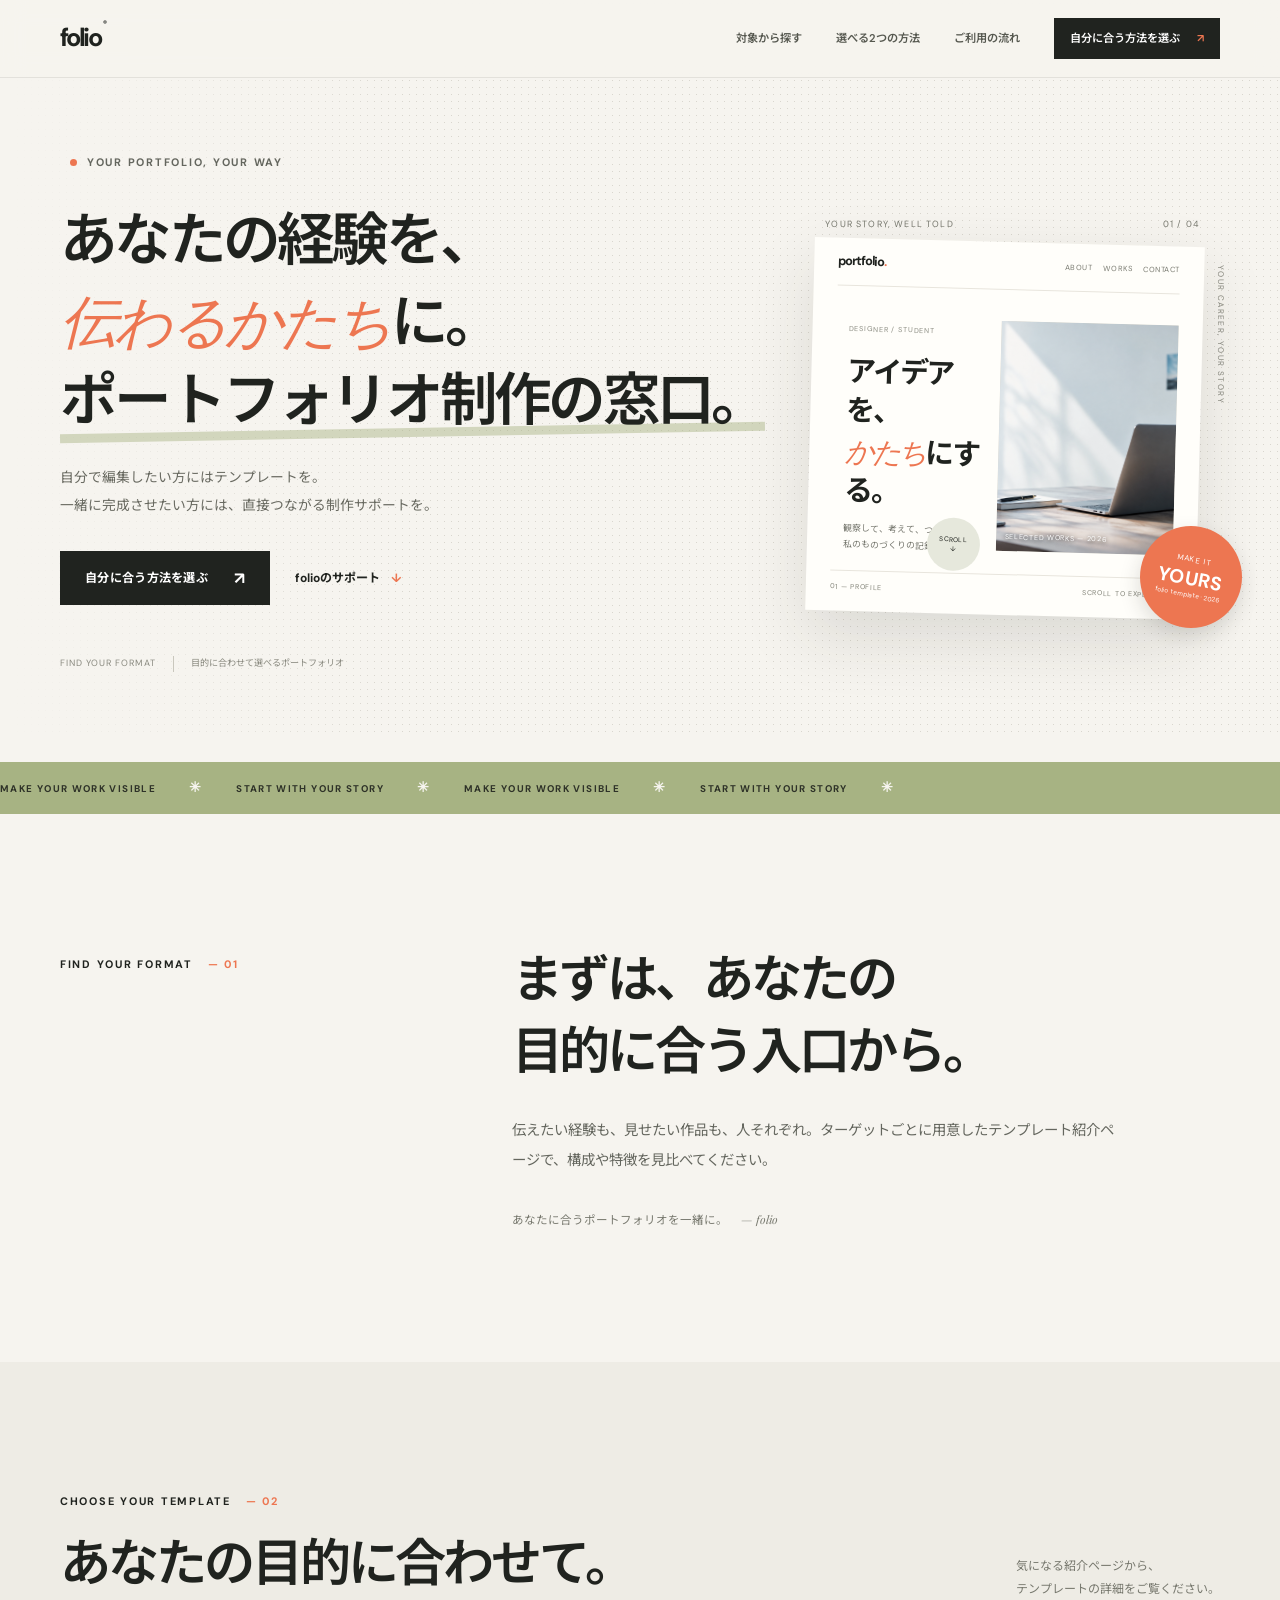
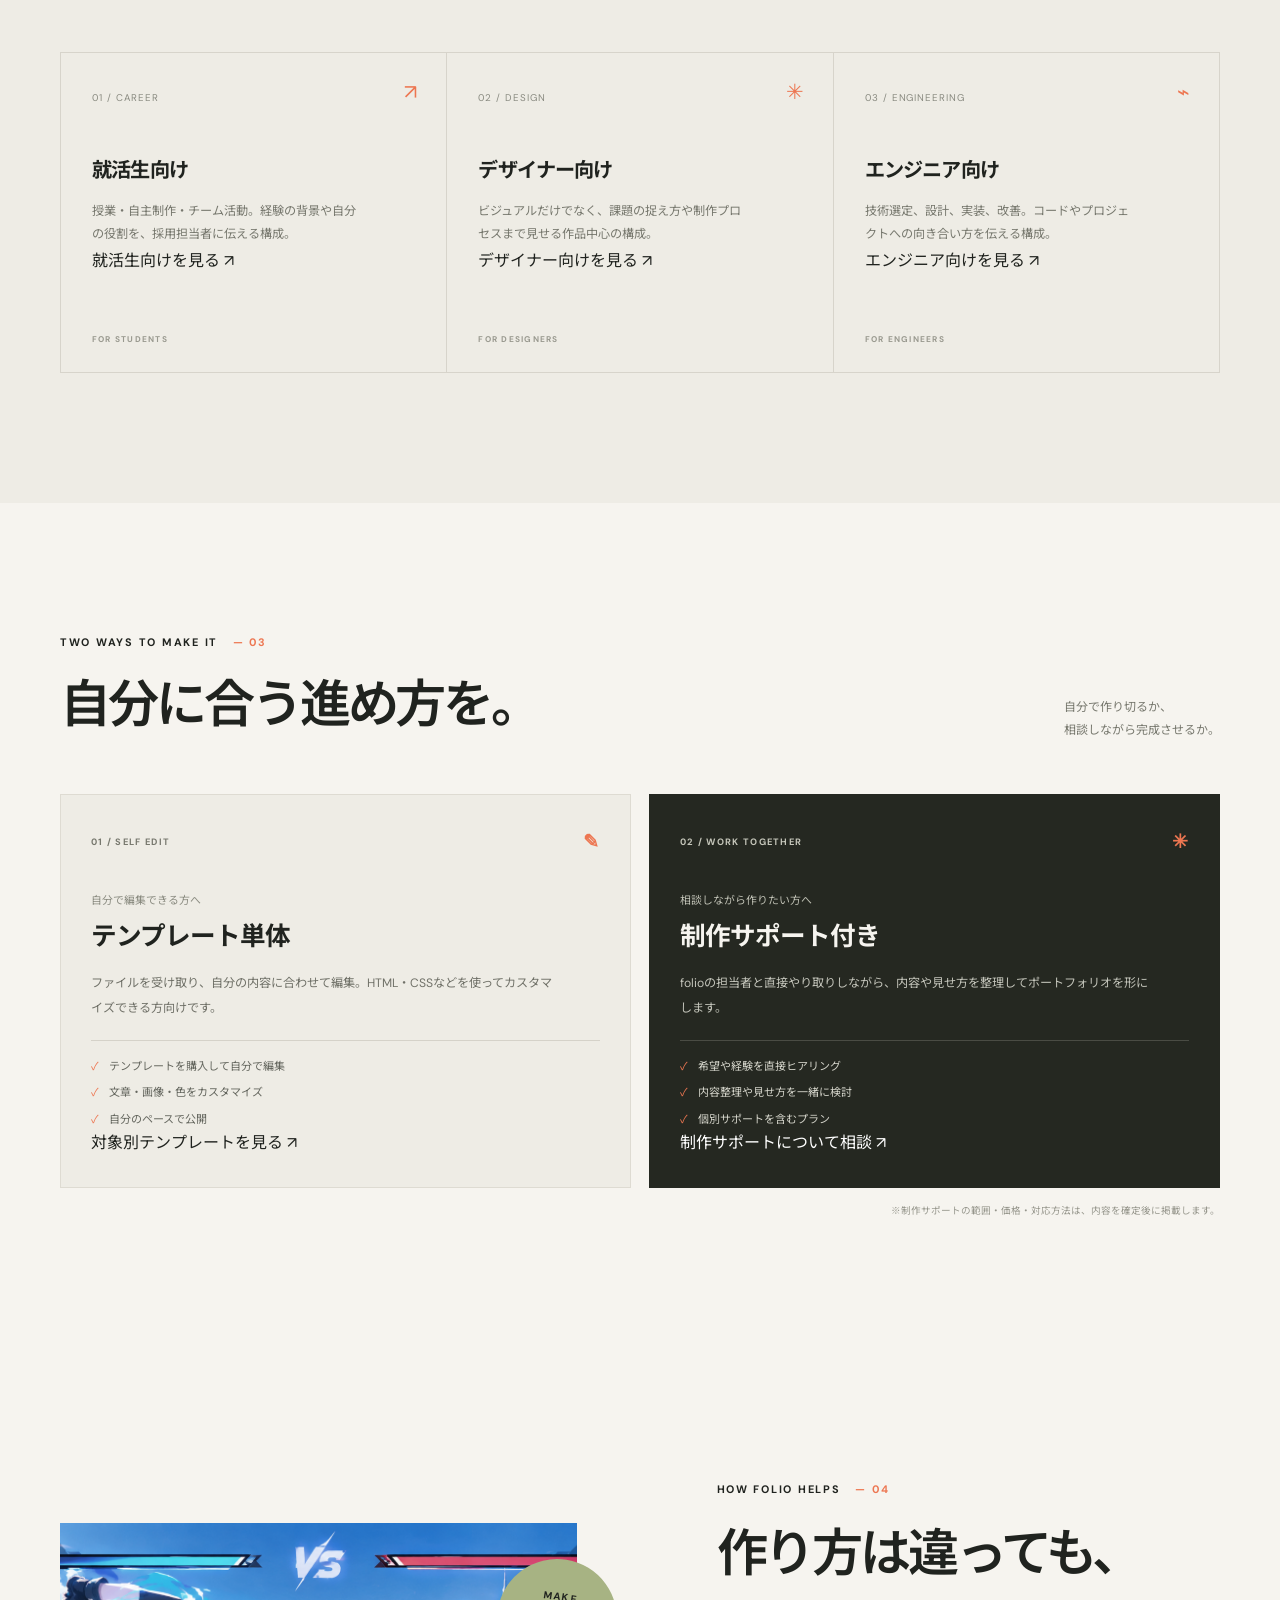
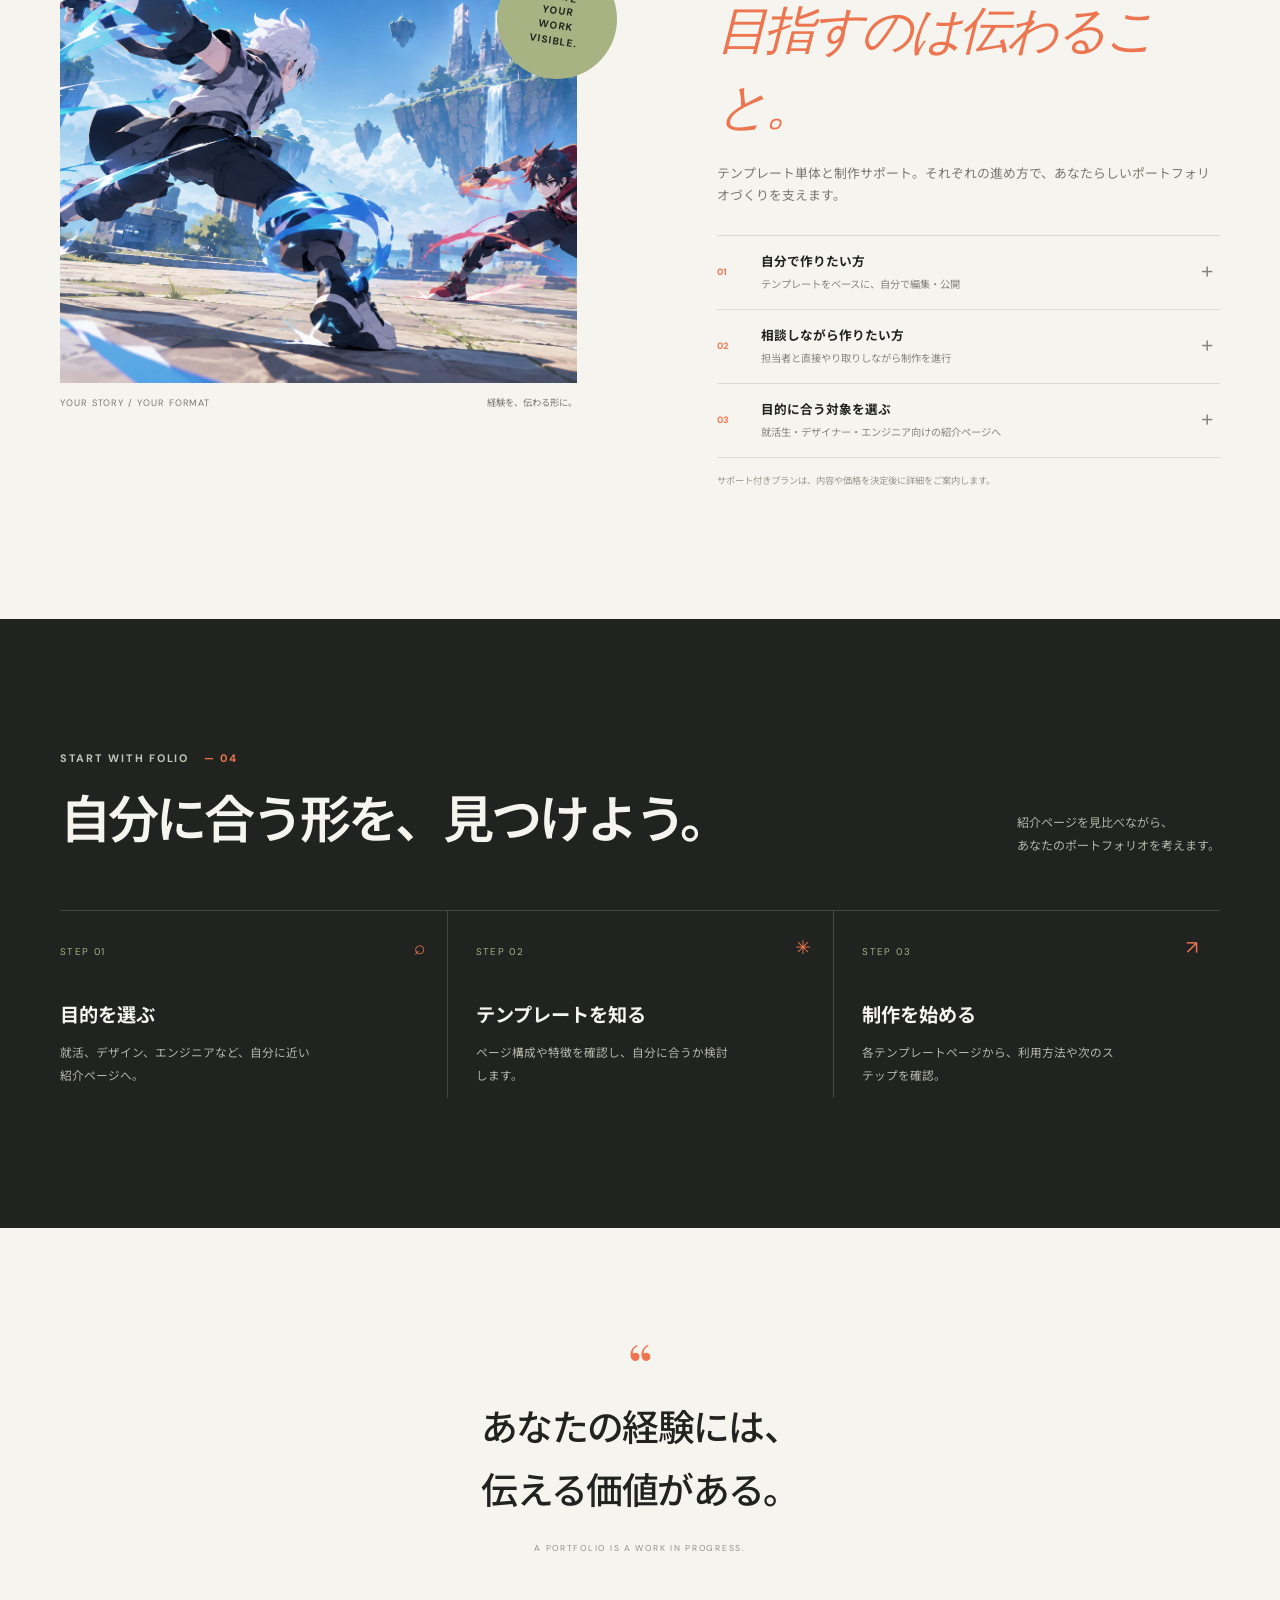
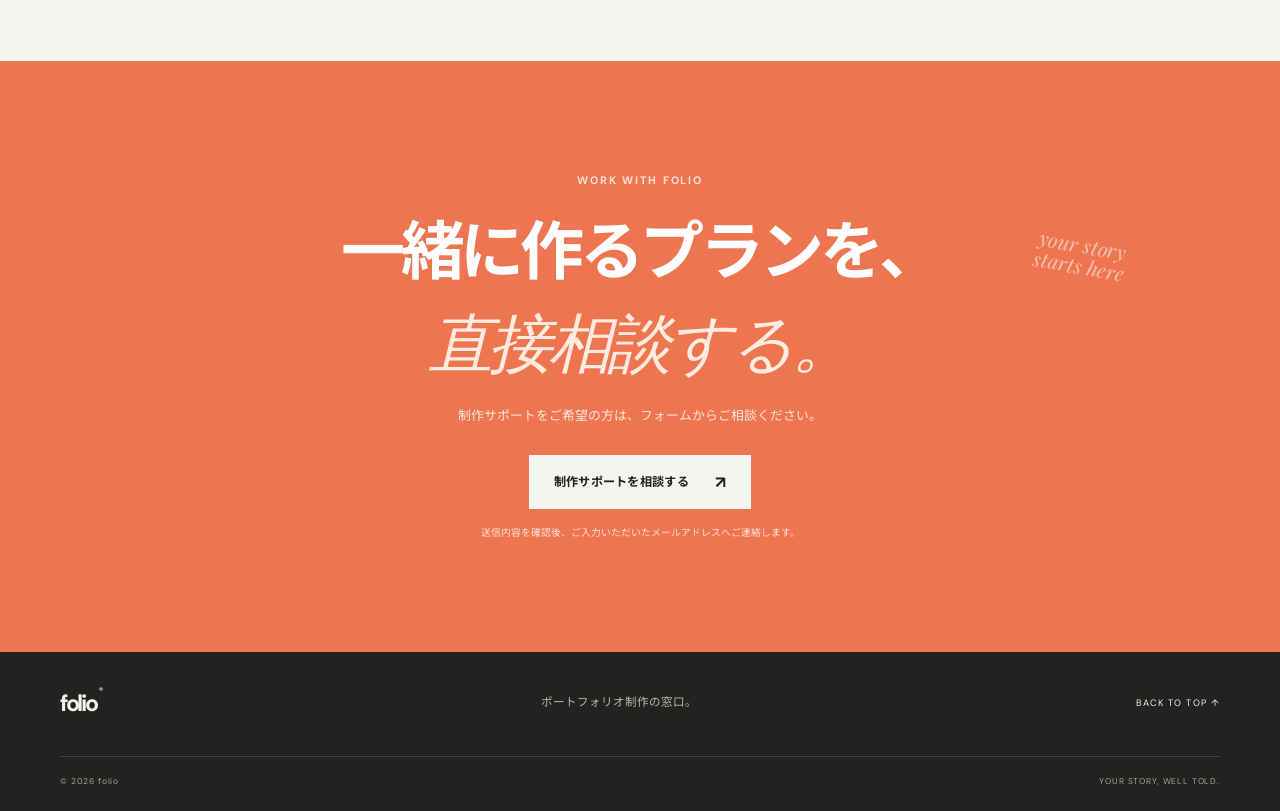
==== index.html @ 89ee76ac "first commit" ====
<!DOCTYPE html>
<html lang="ja">
<head>
    <meta charset="UTF-8">
    <meta name="viewport" content="width=device-width, initial-scale=1.0">
    <meta name="description" content="作品も、考えた過程も、あなたらしく伝わる。就活生のためのポートフォリオテンプレート「folio」。">
    <meta name="theme-color" content="#f6f4ef">
    <meta property="og:title" content="folio — 就活ポートフォリオテンプレート">
    <meta property="og:description" content="作品も、考えた過程も、あなたらしく伝わる。">
    <meta property="og:type" content="website">
    <title>folio — 就活ポートフォリオテンプレート</title>
    <link rel="preconnect" href="https://fonts.googleapis.com">
    <link rel="preconnect" href="https://fonts.gstatic.com" crossorigin>
    <link href="https://fonts.googleapis.com/css2?family=DM+Sans:wght@400;500;600;700&family=Noto+Sans+JP:wght@400;500;600;700&family=Playfair+Display:wght@500;600&display=swap" rel="stylesheet">
    <link rel="stylesheet" href="css/style.css">
    <link rel="stylesheet" href="css/plans.css">
</head>
<body>
    <header class="header" id="header">
        <div class="container header__inner">
            <a class="logo" href="#top" aria-label="folio ホーム">folio<span>®</span></a>
            <button class="menu-button" type="button" aria-label="メニューを開く" aria-expanded="false" aria-controls="global-navigation"><span></span><span></span></button>
            <nav class="navigation" id="global-navigation" aria-label="メインナビゲーション">
                <a href="#for-you">対象から探す</a><a href="#plans">選べる2つの方法</a><a href="#steps">ご利用の流れ</a>
                <a class="nav-cta" href="#plans">自分に合う方法を選ぶ <span>↗</span></a>
            </nav>
        </div>
    </header>

    <main id="top">
        <section class="hero">
            <div class="hero__grain" aria-hidden="true"></div>
            <div class="container hero__inner">
                <div class="hero__copy reveal">
                    <p class="eyebrow"><span class="eyebrow__dot"></span> YOUR PORTFOLIO, YOUR WAY</p>
                    <h1>あなたの経験を、<br><span class="serif">伝わるかたち</span>に。<br><span class="hero__underlined">ポートフォリオ制作の窓口。</span></h1>
                    <p class="hero__lead">自分で編集したい方にはテンプレートを。<br class="desktop-only">一緒に完成させたい方には、直接つながる制作サポートを。</p>
                    <div class="hero__actions"><a href="#plans" class="button button--dark">自分に合う方法を選ぶ <span>↗</span></a><a href="#service" class="text-link">folioのサポート <span>↓</span></a></div>
                    <div class="hero__note"><span>FIND YOUR FORMAT</span><span>目的に合わせて選べるポートフォリオ</span></div>
                </div>
                <div class="hero__visual reveal">
                    <div class="hero__visual-label">YOUR STORY, WELL TOLD <span>01 / 04</span></div>
                    <div class="mockup">
                        <div class="mockup__top"><span class="mockup__brand">portfolio<span>.</span></span><span>ABOUT　 WORKS　 CONTACT</span><span class="mockup__menu">☰</span></div>
                        <div class="mockup__body">
                            <div class="mockup__intro"><span class="mockup__small">DESIGNER / STUDENT</span><h2>アイデアを、<br><i>かたち</i>にする。</h2><p>観察して、考えて、つくる。<br>私のものづくりの記録。</p><span class="mockup__circle">SCROLL<br>↓</span></div>
                            <div class="mockup__photo"><img src="images/hero.png" alt="ポートフォリオテンプレートのビジュアル" loading="eager"><span>SELECTED WORKS — 2026</span></div>
                        </div>
                        <div class="mockup__bottom"><span>01 — PROFILE</span><span>SCROLL TO EXPLORE ↓</span></div>
                    </div>
                    <div class="hero__stamp"><span>MAKE IT</span><strong>YOURS</strong><span>folio template · 2026</span></div>
                    <div class="hero__vertical">YOUR CAREER, YOUR STORY</div>
                </div>
            </div>
            <div class="hero__ticker" aria-hidden="true"><div>MAKE YOUR WORK VISIBLE <span>✳</span> START WITH YOUR STORY <span>✳</span> MAKE YOUR WORK VISIBLE <span>✳</span> START WITH YOUR STORY <span>✳</span></div></div>
        </section>

        <section class="intro section" id="for-you">
            <div class="container intro__grid">
                <p class="eyebrow reveal">FIND YOUR FORMAT <span>— 01</span></p>
                <div class="intro__content reveal"><h2>まずは、あなたの<br>目的に合う入口から。</h2><p>伝えたい経験も、見せたい作品も、人それぞれ。ターゲットごとに用意したテンプレート紹介ページで、構成や特徴を見比べてください。</p><div class="intro__signature">あなたに合うポートフォリオを一緒に。 <span>— folio</span></div></div>
            </div>
        </section>

        <section class="features section section--paper">
            <div class="container">
                <div class="section-head reveal"><div><p class="eyebrow">CHOOSE YOUR TEMPLATE <span>— 02</span></p><h2>あなたの目的に合わせて。</h2></div><p>気になる紹介ページから、<br>テンプレートの詳細をご覧ください。</p></div>
                <div class="feature-grid audience-grid">
                    <article class="feature-card reveal"><span class="feature-card__number">01 / CAREER</span><div class="feature-card__icon">↗</div><h3>就活生向け</h3><p>授業・自主制作・チーム活動。経験の背景や自分の役割を、採用担当者に伝える構成。</p><a href="templates/student.html" class="audience-link">就活生向けを見る <span>↗</span></a><span class="feature-card__foot">FOR STUDENTS</span></article>
                    <article class="feature-card reveal"><span class="feature-card__number">02 / DESIGN</span><div class="feature-card__icon">✳</div><h3>デザイナー向け</h3><p>ビジュアルだけでなく、課題の捉え方や制作プロセスまで見せる作品中心の構成。</p><a href="templates/designer.html" class="audience-link">デザイナー向けを見る <span>↗</span></a><span class="feature-card__foot">FOR DESIGNERS</span></article>
                    <article class="feature-card reveal"><span class="feature-card__number">03 / ENGINEERING</span><div class="feature-card__icon">⌁</div><h3>エンジニア向け</h3><p>技術選定、設計、実装、改善。コードやプロジェクトへの向き合い方を伝える構成。</p><a href="templates/engineer.html" class="audience-link">エンジニア向けを見る <span>↗</span></a><span class="feature-card__foot">FOR ENGINEERS</span></article>
                </div>
            </div>
        </section>

        <section class="plans section" id="plans">
            <div class="container">
                <div class="section-head reveal"><div><p class="eyebrow">TWO WAYS TO MAKE IT <span>— 03</span></p><h2>自分に合う進め方を。</h2></div><p>自分で作り切るか、<br>相談しながら完成させるか。</p></div>
                <div class="plans__grid">
                    <article class="plan-card reveal"><div class="plan-card__top"><span>01 / SELF EDIT</span><span class="plan-card__icon">✎</span></div><p class="plan-card__audience">自分で編集できる方へ</p><h3>テンプレート単体</h3><p>ファイルを受け取り、自分の内容に合わせて編集。HTML・CSSなどを使ってカスタマイズできる方向けです。</p><ul><li>テンプレートを購入して自分で編集</li><li>文章・画像・色をカスタマイズ</li><li>自分のペースで公開</li></ul><a class="audience-link" href="#for-you">対象別テンプレートを見る <span>↗</span></a></article>
                    <article class="plan-card plan-card--accent reveal"><div class="plan-card__top"><span>02 / WORK TOGETHER</span><span class="plan-card__icon">✳</span></div><p class="plan-card__audience">相談しながら作りたい方へ</p><h3>制作サポート付き</h3><p>folioの担当者と直接やり取りしながら、内容や見せ方を整理してポートフォリオを形にします。</p><ul><li>希望や経験を直接ヒアリング</li><li>内容整理や見せ方を一緒に検討</li><li>個別サポートを含むプラン</li></ul><a class="audience-link" href="#contact">制作サポートについて相談 <span>↗</span></a></article>
                </div>
                <p class="plans__note">※制作サポートの範囲・価格・対応方法は、内容を確定後に掲載します。</p>
            </div>
        </section>

        <section class="showcase section" id="service">
            <div class="container showcase__grid">
                <div class="showcase__visual reveal"><div class="showcase__image"><img src="images/work01.png" alt="ポートフォリオ制作イメージ" loading="lazy"></div><div class="showcase__caption"><span>YOUR STORY / YOUR FORMAT</span><span>経験を、伝わる形に。</span></div><span class="showcase__orb">MAKE<br>YOUR<br>WORK<br>VISIBLE.</span></div>
                <div class="showcase__copy reveal"><p class="eyebrow">HOW FOLIO HELPS <span>— 04</span></p><h2>作り方は違っても、<br><span class="serif">目指すのは伝わること。</span></h2><p class="showcase__lead">テンプレート単体と制作サポート。それぞれの進め方で、あなたらしいポートフォリオづくりを支えます。</p>
                    <ul class="contents-list"><li><span>01</span><div><strong>自分で作りたい方</strong><small>テンプレートをベースに、自分で編集・公開</small></div><span>＋</span></li><li><span>02</span><div><strong>相談しながら作りたい方</strong><small>担当者と直接やり取りしながら制作を進行</small></div><span>＋</span></li><li><span>03</span><div><strong>目的に合う対象を選ぶ</strong><small>就活生・デザイナー・エンジニア向けの紹介ページへ</small></div><span>＋</span></li></ul>
                    <p class="showcase__fine">サポート付きプランは、内容や価格を決定後に詳細をご案内します。</p>
                </div>
            </div>
        </section>

        <section class="steps section section--ink" id="steps">
            <div class="container"><div class="section-head section-head--light reveal"><div><p class="eyebrow">START WITH FOLIO <span>— 04</span></p><h2>自分に合う形を、<br class="mobile-only">見つけよう。</h2></div><p>紹介ページを見比べながら、<br>あなたのポートフォリオを考えます。</p></div>
                <div class="steps__grid"><article class="step reveal"><span>STEP 01</span><div class="step__symbol">⌕</div><h3>目的を選ぶ</h3><p>就活、デザイン、エンジニアなど、自分に近い紹介ページへ。</p></article><article class="step reveal"><span>STEP 02</span><div class="step__symbol">✳</div><h3>テンプレートを知る</h3><p>ページ構成や特徴を確認し、自分に合うか検討します。</p></article><article class="step reveal"><span>STEP 03</span><div class="step__symbol">↗</div><h3>制作を始める</h3><p>各テンプレートページから、利用方法や次のステップを確認。</p></article></div>
            </div>
        </section>

        <section class="quote section"><div class="container quote__inner reveal"><span class="quote__mark">“</span><p>あなたの経験には、<br>伝える価値がある。</p><span class="quote__by">A PORTFOLIO IS A WORK IN PROGRESS.</span></div></section>

        <section class="buy section" id="contact"><div class="container buy__inner reveal"><p class="eyebrow">WORK WITH FOLIO</p><h2>一緒に作るプランを、<br><span class="serif">直接相談する。</span></h2><p>制作サポートをご希望の方は、フォームからご相談ください。</p><a class="button button--cream" href="https://docs.google.com/forms/d/e/1FAIpQLScyyqGuEkWzi58jq9KVRhfOwHQXMqqbwf9MfNxQiBPfGqvGWQ/viewform?usp=publish-editor" target="_blank" rel="noopener noreferrer">制作サポートを相談する <span>↗</span></a><small>送信内容を確認後、ご入力いただいたメールアドレスへご連絡します。</small><div class="buy__scribble" aria-hidden="true">your story<br>starts here</div></div></section>
    </main>

    <footer class="footer"><div class="container footer__top"><a class="logo" href="#top">folio<span>®</span></a><p>ポートフォリオ制作の窓口。</p><a href="#top" class="back-top">BACK TO TOP ↑</a></div><div class="container footer__bottom"><span>© 2026 folio</span><span>YOUR STORY, WELL TOLD.</span></div></footer>
    <script src="js/main.js" defer></script>
</body>
</html>
---- css/style.css ----
:root{--paper:#f6f4ef;--white:#fffefa;--ink:#20231f;--muted:#77786e;--line:#dedbd2;--orange:#ed7651;--green:#a7b383;--serif:"Playfair Display",Georgia,serif;--sans:"DM Sans","Noto Sans JP",sans-serif;--container:1160px;--header:78px;--ease:.3s ease}
*{box-sizing:border-box;margin:0;padding:0}html{scroll-behavior:smooth;scroll-padding-top:90px}body{font-family:var(--sans);color:var(--ink);background:var(--paper);line-height:1.75;overflow-x:hidden}body.menu-open{overflow:hidden}img{display:block;width:100%;height:auto}a{color:inherit;text-decoration:none}button{font:inherit;color:inherit}ul{list-style:none}.container{width:min(calc(100% - 80px),var(--container));margin-inline:auto}.section{padding:130px 0}.section--paper{background:#eeece5}.section--ink{color:var(--paper);background:var(--ink)}.mobile-only{display:none}.eyebrow{font-size:.68rem;font-weight:700;letter-spacing:.16em}.eyebrow span{color:var(--orange);margin-left:10px}.serif{font-family:var(--serif);font-weight:500;font-style:italic}.button{min-height:54px;padding:0 25px;display:inline-flex;gap:26px;align-items:center;justify-content:space-between;font-size:.76rem;font-weight:700;letter-spacing:.025em;transition:transform var(--ease),background var(--ease)}.button:hover{transform:translateY(-3px)}.button span{font-size:1.05rem}.button--dark{color:white;background:var(--ink)}.button--dark:hover{background:#44473e}.button--cream{color:var(--ink);background:var(--paper)}.button--cream:hover{background:white}.text-link{font-size:.75rem;font-weight:700}.text-link span{margin-left:8px;color:var(--orange)}
.header{height:var(--header);position:fixed;z-index:1000;inset:0 0 auto;background:rgba(246,244,239,.94);backdrop-filter:blur(12px);border-bottom:1px solid rgba(32,35,31,.09);transition:box-shadow var(--ease)}.header.is-scrolled{box-shadow:0 4px 20px #20231f0c}.header__inner{height:100%;display:flex;align-items:center;justify-content:space-between}.logo{font-size:1.6rem;font-weight:700;letter-spacing:-.1em}.logo span{font-size:.5rem;vertical-align:top;letter-spacing:0;margin-left:3px}.navigation{display:flex;align-items:center;gap:34px}.navigation>a{font-size:.7rem;font-weight:600;color:#56584f;transition:color var(--ease)}.navigation>a:hover{color:var(--orange)}.navigation .nav-cta{padding:11px 16px;color:white;background:var(--ink)}.nav-cta span{margin-left:14px;color:var(--orange)}.menu-button{display:none}
.hero{position:relative;padding:calc(var(--header) + 75px) 0 0;overflow:hidden}.hero__grain{position:absolute;inset:0 0 80px;opacity:.28;pointer-events:none;background-image:radial-gradient(#908c7d 0.55px,transparent .55px);background-size:7px 7px;mask-image:linear-gradient(90deg,transparent,black 30%,black)}.hero__inner{position:relative;display:grid;grid-template-columns:.95fr 1.05fr;align-items:center;gap:45px;min-height:560px;padding-bottom:75px}.hero__copy{position:relative;z-index:2;padding-bottom:15px}.hero__copy .eyebrow{display:flex;align-items:center;gap:10px;color:#64665e}.eyebrow__dot{width:7px;height:7px;border-radius:50%;background:var(--orange)}.hero h1{margin-top:30px;font-size:clamp(2.65rem,4.5vw,4.4rem);font-weight:600;letter-spacing:-.065em;line-height:1.35}.hero h1 .serif{color:var(--orange)}.hero__underlined{position:relative;white-space:nowrap}.hero__underlined:after{content:"";position:absolute;left:0;right:0;bottom:1px;height:9px;background:#a7b38377;z-index:-1;transform:rotate(-1deg)}.hero__lead{margin-top:25px;color:#686960;font-size:.86rem;line-height:2}.hero__actions{display:flex;align-items:center;gap:25px;margin-top:32px}.hero__note{display:flex;gap:17px;align-items:center;margin-top:51px;color:#89897f;font-size:.57rem;letter-spacing:.1em}.hero__note span+span{border-left:1px solid #c9c7bd;padding-left:17px;letter-spacing:0}.hero__visual{position:relative;padding:12px 20px 20px 0}.hero__visual-label{display:flex;justify-content:space-between;margin:0 0 10px 15px;color:#77786e;font-size:.56rem;letter-spacing:.13em}.mockup{position:relative;z-index:1;padding:0 24px 18px;background:#fffefa;box-shadow:0 25px 65px #24251c21;transform:rotate(1.5deg)}.mockup__top{height:48px;display:flex;align-items:center;justify-content:space-between;border-bottom:1px solid #e8e5dd;color:#797a70;font-size:.47rem;letter-spacing:.07em}.mockup__brand{font-size:.8rem;font-weight:700;letter-spacing:-.08em;color:var(--ink)}.mockup__brand span{color:var(--orange)}.mockup__menu{display:none}.mockup__body{display:grid;grid-template-columns:.85fr 1fr;align-items:center;gap:14px;padding:26px 0 17px}.mockup__intro{position:relative;padding-left:12px}.mockup__small{font-size:.45rem;letter-spacing:.12em;color:#8d8e84}.mockup__intro h2{margin-top:12px;font-size:1.8rem;line-height:1.35;letter-spacing:-.08em}.mockup__intro h2 i{font-family:var(--serif);font-weight:500;color:var(--orange)}.mockup__intro p{margin-top:10px;font-size:.55rem;line-height:1.9;color:#74756c}.mockup__circle{display:flex;align-items:center;justify-content:center;position:absolute;right:2px;bottom:-15px;width:53px;height:53px;background:#e6e8dc;border-radius:50%;text-align:center;font-size:.42rem;line-height:1.4;letter-spacing:.04em}.mockup__photo{position:relative;height:230px;overflow:hidden;background:#dedbd2}.mockup__photo img{height:100%;object-fit:cover;filter:saturate(.78)}.mockup__photo span{position:absolute;bottom:8px;left:9px;color:white;font-size:.44rem;letter-spacing:.1em;text-shadow:0 1px 5px #000}.mockup__bottom{display:flex;justify-content:space-between;padding-top:10px;border-top:1px solid #e8e5dd;color:#828378;font-size:.44rem;letter-spacing:.1em}.hero__stamp{position:absolute;z-index:2;right:-22px;bottom:8px;width:102px;height:102px;display:flex;flex-direction:column;justify-content:center;align-items:center;border-radius:50%;color:white;background:var(--orange);transform:rotate(11deg);box-shadow:0 8px 20px #20231f25}.hero__stamp span{font-size:.48rem;letter-spacing:.13em}.hero__stamp strong{font-size:1.2rem;line-height:1.2;letter-spacing:.03em}.hero__stamp span:last-child{font-size:.4rem;letter-spacing:0}.hero__vertical{position:absolute;right:-7px;top:14%;writing-mode:vertical-rl;font-size:.51rem;letter-spacing:.17em;color:#89897f}.hero__ticker{position:relative;overflow:hidden;background:var(--green);color:#2e3228;white-space:nowrap}.hero__ticker div{padding:13px 0;min-width:max-content;animation:ticker 35s linear infinite;font-size:.61rem;font-weight:700;letter-spacing:.14em}.hero__ticker span{margin:0 30px;color:#f6f4ef;font-size:.9rem}@keyframes ticker{to{transform:translateX(-50%)}}
.intro__grid{display:grid;grid-template-columns:.7fr 1.3fr;gap:70px}.intro__grid>.eyebrow{padding-top:11px}.intro__content h2,.section-head h2,.showcase__copy h2,.faq__heading h2{font-size:clamp(2rem,4vw,3.5rem);font-weight:600;line-height:1.42;letter-spacing:-.06em}.intro__content>p{max-width:610px;margin-top:26px;color:#64665e;font-size:.9rem;line-height:2.1}.intro__signature{margin-top:35px;color:#77786e;font-size:.72rem}.intro__signature span{margin-left:10px;font-family:var(--serif);font-style:italic}.section-head{display:flex;align-items:end;justify-content:space-between;margin-bottom:52px}.section-head h2{margin-top:17px}.section-head>p{color:#77786e;font-size:.75rem;line-height:1.9}.feature-grid{display:grid;grid-template-columns:repeat(3,1fr);border-top:1px solid #d7d4cb;border-left:1px solid #d7d4cb}.feature-card{position:relative;min-height:320px;padding:29px 31px;border-right:1px solid #d7d4cb;border-bottom:1px solid #d7d4cb;transition:background var(--ease)}.feature-card:hover{background:#f7f5ef}.feature-card__number{color:#898a80;font-size:.61rem;letter-spacing:.1em}.feature-card__icon{position:absolute;top:21px;right:29px;color:var(--orange);font-size:1.3rem}.feature-card h3{margin-top:45px;font-size:1.26rem;line-height:1.55;letter-spacing:-.04em}.feature-card p{max-width:270px;margin-top:13px;color:#77786e;font-size:.76rem;line-height:1.95}.feature-card__foot{position:absolute;bottom:25px;left:31px;font-size:.52rem;font-weight:700;letter-spacing:.15em;color:#99998f}
.showcase__grid{display:grid;grid-template-columns:1.05fr .95fr;align-items:center;gap:100px}.showcase__visual{position:relative;padding:0 40px 35px 0}.showcase__image{height:460px;overflow:hidden;background:#e7e3d9}.showcase__image img{height:100%;object-fit:cover;filter:saturate(.75)}.showcase__caption{display:flex;justify-content:space-between;margin-top:12px;font-size:.58rem;color:#77786e}.showcase__caption span:first-child{letter-spacing:.1em}.showcase__orb{position:absolute;right:0;top:36px;width:120px;height:120px;border-radius:50%;display:flex;align-items:center;justify-content:center;text-align:center;background:var(--green);font-size:.63rem;font-weight:700;line-height:1.45;letter-spacing:.12em;transform:rotate(9deg)}.showcase__copy h2{margin-top:19px}.showcase__copy h2 .serif{color:var(--orange)}.showcase__lead{margin-top:19px;color:#77786e;font-size:.8rem}.contents-list{margin-top:27px;border-top:1px solid var(--line)}.contents-list li{display:grid;grid-template-columns:32px 1fr 20px;align-items:center;gap:12px;padding:15px 0;border-bottom:1px solid var(--line)}.contents-list li>span{font-size:.58rem;color:var(--orange);font-weight:700}.contents-list li>span:last-child{font-size:.9rem;color:#828378}.contents-list strong{display:block;font-size:.79rem}.contents-list small{display:block;margin-top:3px;color:#85867c;font-size:.64rem}.showcase__fine{margin-top:15px;color:#99998f;font-size:.58rem}
.section-head--light>p{color:#b3b3a9}.section-head--light .eyebrow{color:#c4c4b9}.steps__grid{display:grid;grid-template-columns:repeat(3,1fr);border-top:1px solid #45483f}.step{position:relative;padding:25px 24px 10px 0}.step+.step{padding-left:28px;border-left:1px solid #45483f}.step>span{font-size:.61rem;letter-spacing:.14em;color:#a7b383}.step__symbol{position:absolute;right:22px;top:20px;color:#ed7651;font-size:1.2rem}.step h3{margin-top:37px;font-size:1.2rem;line-height:1.6}.step p{max-width:260px;margin-top:11px;color:#b5b5ac;font-size:.73rem;line-height:1.95}.quote{padding:105px 0;text-align:center}.quote__inner{position:relative}.quote__mark{display:block;color:var(--orange);font-family:var(--serif);font-size:4rem;line-height:1}.quote__inner p{font-size:clamp(1.35rem,3vw,2.3rem);font-weight:500;line-height:1.7;letter-spacing:-.045em}.quote__by{display:block;margin-top:19px;font-size:.54rem;letter-spacing:.2em;color:#929287}
.faq__grid{display:grid;grid-template-columns:.7fr 1.3fr;gap:80px}.faq__heading h2{margin-top:17px;font-size:2.2rem}.faq__heading>p:last-child{margin-top:14px;color:#77786e;font-size:.76rem}.faq__items{border-top:1px solid #d7d4cb}.faq details{border-bottom:1px solid #d7d4cb}.faq summary{display:flex;justify-content:space-between;gap:20px;padding:20px 0;list-style:none;cursor:pointer;font-size:.79rem;font-weight:600}.faq summary::-webkit-details-marker{display:none}.faq summary span{color:var(--orange);font-size:1rem;transition:transform var(--ease)}.faq details[open] summary span{transform:rotate(45deg)}.faq details p{padding:0 30px 20px 0;color:#77786e;font-size:.73rem;line-height:2}
.buy{position:relative;overflow:hidden;padding:110px 0;background:var(--orange);color:white;text-align:center}.buy__inner{position:relative}.buy .eyebrow{color:#ffe0d4}.buy h2{margin-top:20px;font-size:clamp(2.6rem,5vw,4.4rem);line-height:1.35;letter-spacing:-.065em}.buy h2 .serif{color:#ffeadf}.buy__inner>p:not(.eyebrow){margin-top:17px;font-size:.8rem;color:#ffe3d9}.buy .button{margin-top:28px}.buy small{display:block;margin-top:15px;font-size:.61rem;color:#ffe0d4}.buy__scribble{position:absolute;right:8%;top:17%;font-family:var(--serif);font-style:italic;font-size:1.25rem;line-height:1.05;transform:rotate(10deg);opacity:.55}.footer{background:var(--ink);color:var(--paper)}.footer__top{min-height:104px;display:flex;align-items:center;justify-content:space-between}.footer__top .logo{font-size:1.45rem}.footer__top p{color:#b5b5ac;font-size:.72rem}.back-top{font-size:.58rem;letter-spacing:.12em}.footer__bottom{display:flex;justify-content:space-between;padding:18px 0 22px;border-top:1px solid #41433c;color:#a3a49a;font-size:.53rem;letter-spacing:.1em}.reveal{opacity:0;transform:translateY(22px);transition:opacity .7s ease,transform .7s cubic-bezier(.2,.7,.2,1)}.reveal.is-visible{opacity:1;transform:translateY(0)}
@media(max-width:980px){.container{width:min(calc(100% - 56px),var(--container))}.hero__inner{grid-template-columns:1fr 1fr;gap:22px}.hero h1{font-size:clamp(2.35rem,5.2vw,3.6rem)}.mockup{padding-inline:17px}.mockup__photo{height:190px}.mockup__intro h2{font-size:1.5rem}.showcase__grid{gap:50px}.showcase__image{height:390px}.faq__grid{gap:50px}}
@media(max-width:700px){:root{--header:66px}.container{width:calc(100% - 40px)}.section{padding:85px 0}.mobile-only{display:block}.desktop-only{display:none}.header__inner{width:calc(100% - 36px)}.menu-button{position:relative;z-index:1100;width:42px;height:42px;border:0;background:transparent;display:block;cursor:pointer}.menu-button span{position:absolute;left:10px;width:22px;height:1px;background:var(--ink);transition:transform var(--ease)}.menu-button span:first-child{top:16px}.menu-button span:last-child{top:24px}.menu-button.is-active span:first-child{top:20px;transform:rotate(45deg)}.menu-button.is-active span:last-child{top:20px;transform:rotate(-45deg)}.navigation{position:fixed;inset:0;z-index:1050;display:flex;flex-direction:column;align-items:center;justify-content:center;gap:27px;background:var(--paper);opacity:0;visibility:hidden;pointer-events:none;transition:opacity var(--ease),visibility var(--ease)}.navigation.is-open{opacity:1;visibility:visible;pointer-events:auto}.navigation>a{font-size:1.15rem;color:var(--ink)}.navigation .nav-cta{font-size:.8rem;margin-top:8px}.hero{padding-top:calc(var(--header) + 53px)}.hero__inner{display:flex;flex-direction:column;align-items:stretch;gap:36px;min-height:auto;padding-bottom:50px}.hero h1{margin-top:23px;font-size:clamp(2.55rem,10.3vw,3.65rem)}.hero__lead{margin-top:18px;font-size:.77rem}.hero__actions{gap:18px;margin-top:24px}.button{min-height:49px;padding:0 17px;font-size:.68rem;gap:17px}.hero__note{margin-top:28px;font-size:.49rem}.hero__visual{margin:0 6px 0 8px;padding:9px 15px 16px 0}.mockup{padding:0 14px 12px}.mockup__top{height:38px;font-size:.37rem}.mockup__brand{font-size:.7rem}.mockup__body{padding:19px 0 13px;gap:8px}.mockup__intro{padding-left:6px}.mockup__intro h2{font-size:clamp(1.25rem,6vw,1.75rem)}.mockup__small,.mockup__photo span{font-size:.35rem}.mockup__intro p{font-size:.45rem}.mockup__photo{height:clamp(145px,53vw,220px)}.mockup__circle{width:43px;height:43px;right:-5px;bottom:-10px;font-size:.35rem}.mockup__bottom{font-size:.36rem}.hero__stamp{width:78px;height:78px;right:-5px;bottom:0}.hero__stamp strong{font-size:1rem}.hero__stamp span{font-size:.38rem}.hero__stamp span:last-child{font-size:.32rem}.hero__vertical{right:-9px;font-size:.4rem}.hero__visual-label{font-size:.46rem}.hero__ticker div{padding:11px 0;font-size:.53rem}.hero__ticker span{margin:0 16px}.intro__grid{grid-template-columns:1fr;gap:25px}.intro__content h2,.section-head h2,.showcase__copy h2{font-size:2.35rem}.intro__content>p{font-size:.8rem}.intro__signature{font-size:.66rem}.section-head{display:block;margin-bottom:35px}.section-head>p{margin-top:15px}.feature-grid{grid-template-columns:1fr}.feature-card{min-height:245px;padding:24px}.feature-card h3{margin-top:29px;font-size:1.18rem}.feature-card p{font-size:.73rem}.feature-card__foot{left:24px;bottom:20px}.showcase__grid{grid-template-columns:1fr;gap:49px}.showcase__visual{padding:0 25px 25px 0}.showcase__image{height:300px}.showcase__orb{width:95px;height:95px;right:0;font-size:.52rem}.showcase__copy h2{margin-top:13px}.showcase__lead{font-size:.75rem}.contents-list li{padding:13px 0}.contents-list strong{font-size:.75rem}.contents-list small{font-size:.59rem}.showcase__fine{font-size:.55rem}.steps__grid{grid-template-columns:1fr}.step,.step+.step{min-height:190px;padding:23px 0;border-left:0;border-bottom:1px solid #45483f}.step h3{margin-top:23px}.step p{max-width:85%}.step__symbol{right:8px;top:26px}.quote{padding:75px 0}.quote__inner p{font-size:1.35rem}.quote__by{font-size:.46rem}.faq__grid{grid-template-columns:1fr;gap:31px}.faq__heading h2{font-size:2rem}.faq summary{font-size:.74rem;padding:17px 0}.faq details p{font-size:.7rem}.buy{padding:80px 0}.buy h2{font-size:2.5rem}.buy__scribble{right:2%;top:4%;font-size:.9rem;opacity:.35}.footer__top{padding:21px 0;min-height:0;display:grid;grid-template-columns:1fr 1fr;row-gap:14px}.footer__top p{grid-column:1/-1;grid-row:2;font-size:.65rem}.back-top{justify-self:end;font-size:.5rem}.footer__bottom{font-size:.45rem;letter-spacing:.05em}}
@media(prefers-reduced-motion:reduce){html{scroll-behavior:auto}*,*::before,*::after{animation-duration:.01ms!important;animation-iteration-count:1!important;scroll-behavior:auto!important;transition-duration:.01ms!important}.reveal{opacity:1;transform:none}}
---- css/plans.css ----
.plans__grid{display:grid;grid-template-columns:1fr 1fr;gap:18px}.plan-card{padding:30px;background:#eeece5;border:1px solid #dedbd2}.plan-card--accent{color:#f6f4ef;background:#252821;border-color:#252821}.plan-card__top{display:flex;justify-content:space-between;align-items:center;font-size:.58rem;font-weight:700;letter-spacing:.14em;color:#77786e}.plan-card--accent .plan-card__top{color:#c6c7bb}.plan-card__icon{font-size:1.2rem;color:var(--orange)}.plan-card__audience{margin-top:32px;color:#8a8b80;font-size:.68rem}.plan-card--accent .plan-card__audience{color:#c1c2b6}.plan-card h3{margin-top:5px;font-size:1.6rem;letter-spacing:-.04em}.plan-card>p:not(.plan-card__audience){max-width:470px;margin-top:12px;color:#707168;font-size:.76rem;line-height:2}.plan-card--accent>p:not(.plan-card__audience){color:#c3c4ba}.plan-card ul{margin-top:20px;padding-top:16px;border-top:1px solid #d5d2c9}.plan-card--accent ul{border-color:#4a4c44}.plan-card li{position:relative;padding-left:18px;color:#64665e;font-size:.69rem}.plan-card--accent li{color:#d4d4ca}.plan-card li+li{margin-top:7px}.plan-card li:before{content:"✓";position:absolute;left:0;color:var(--orange)}.plan-card .audience-link{margin-top:20px}.plan-card--accent .audience-link{color:white;border-color:#72736a}.plans__note{margin-top:15px;text-align:right;color:#96968c;font-size:.6rem}.contact-pending{display:inline-flex;align-items:center;justify-content:center;min-height:54px;margin-top:28px;padding:0 24px;background:#f6f4ef;color:#20231f;font-weight:700;font-size:.76rem}.buy small{max-width:620px;margin-inline:auto}.template-options{display:grid;grid-template-columns:1fr 1fr;gap:16px;margin-top:28px}.template-option{padding:24px;background:#eeece5;border:1px solid #dedbd2}.template-option--support{color:#f6f4ef;background:#252821;border-color:#252821}.template-option>span{font-size:.56rem;letter-spacing:.14em;color:#ed7651}.template-option h3{margin-top:8px;font-size:1.2rem}.template-option p{margin-top:9px;color:#73746b;font-size:.7rem;line-height:1.9}.template-option--support p{color:#c3c4ba}.template-option a{display:inline-block;margin-top:17px;font-size:.67rem;font-weight:700;border-bottom:1px solid #aaa99f}.template-option--support a{color:#fff;border-color:#777}.template-option-note{margin-top:12px;color:#929288;font-size:.6rem}
@media(max-width:700px){.plans__grid,.template-options{grid-template-columns:1fr;gap:12px}.plan-card{padding:23px}.plan-card__audience{margin-top:24px}.plan-card h3{font-size:1.4rem}.plans__note{text-align:left}.template-option{padding:21px}}
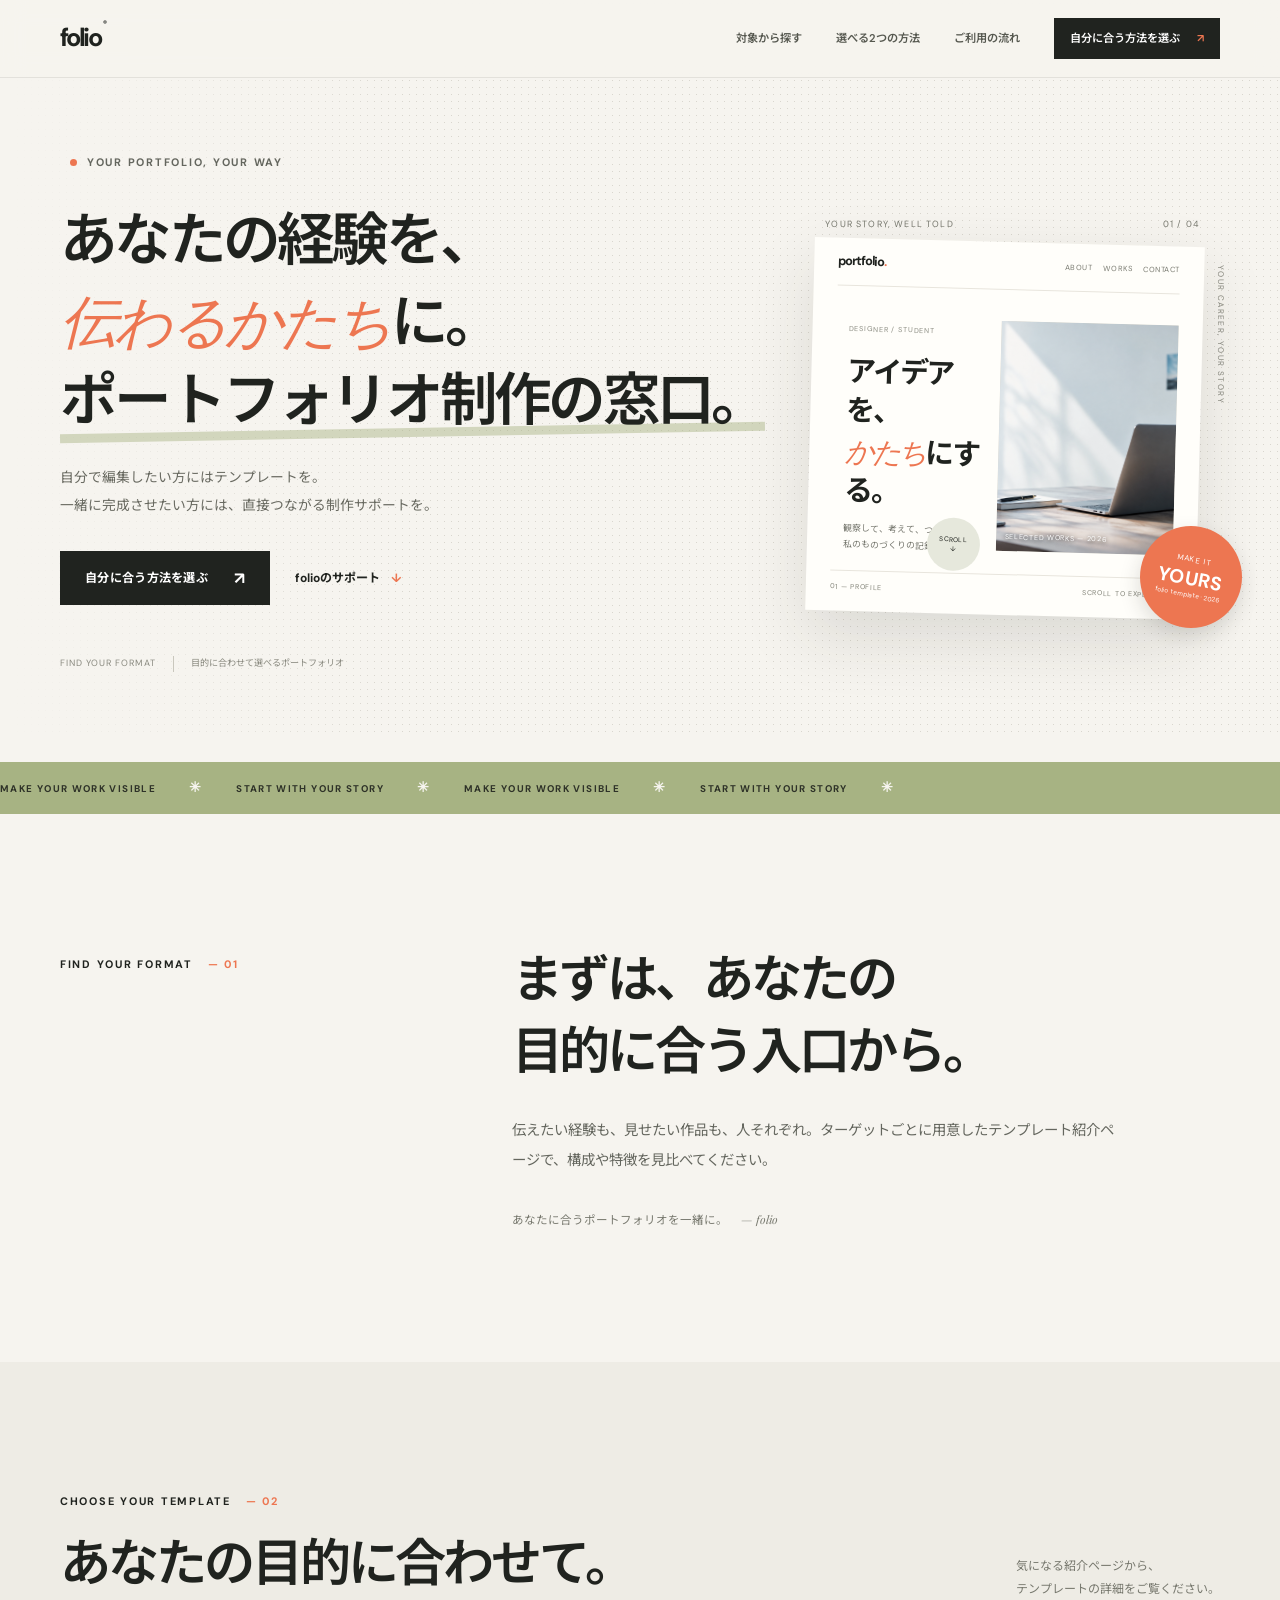
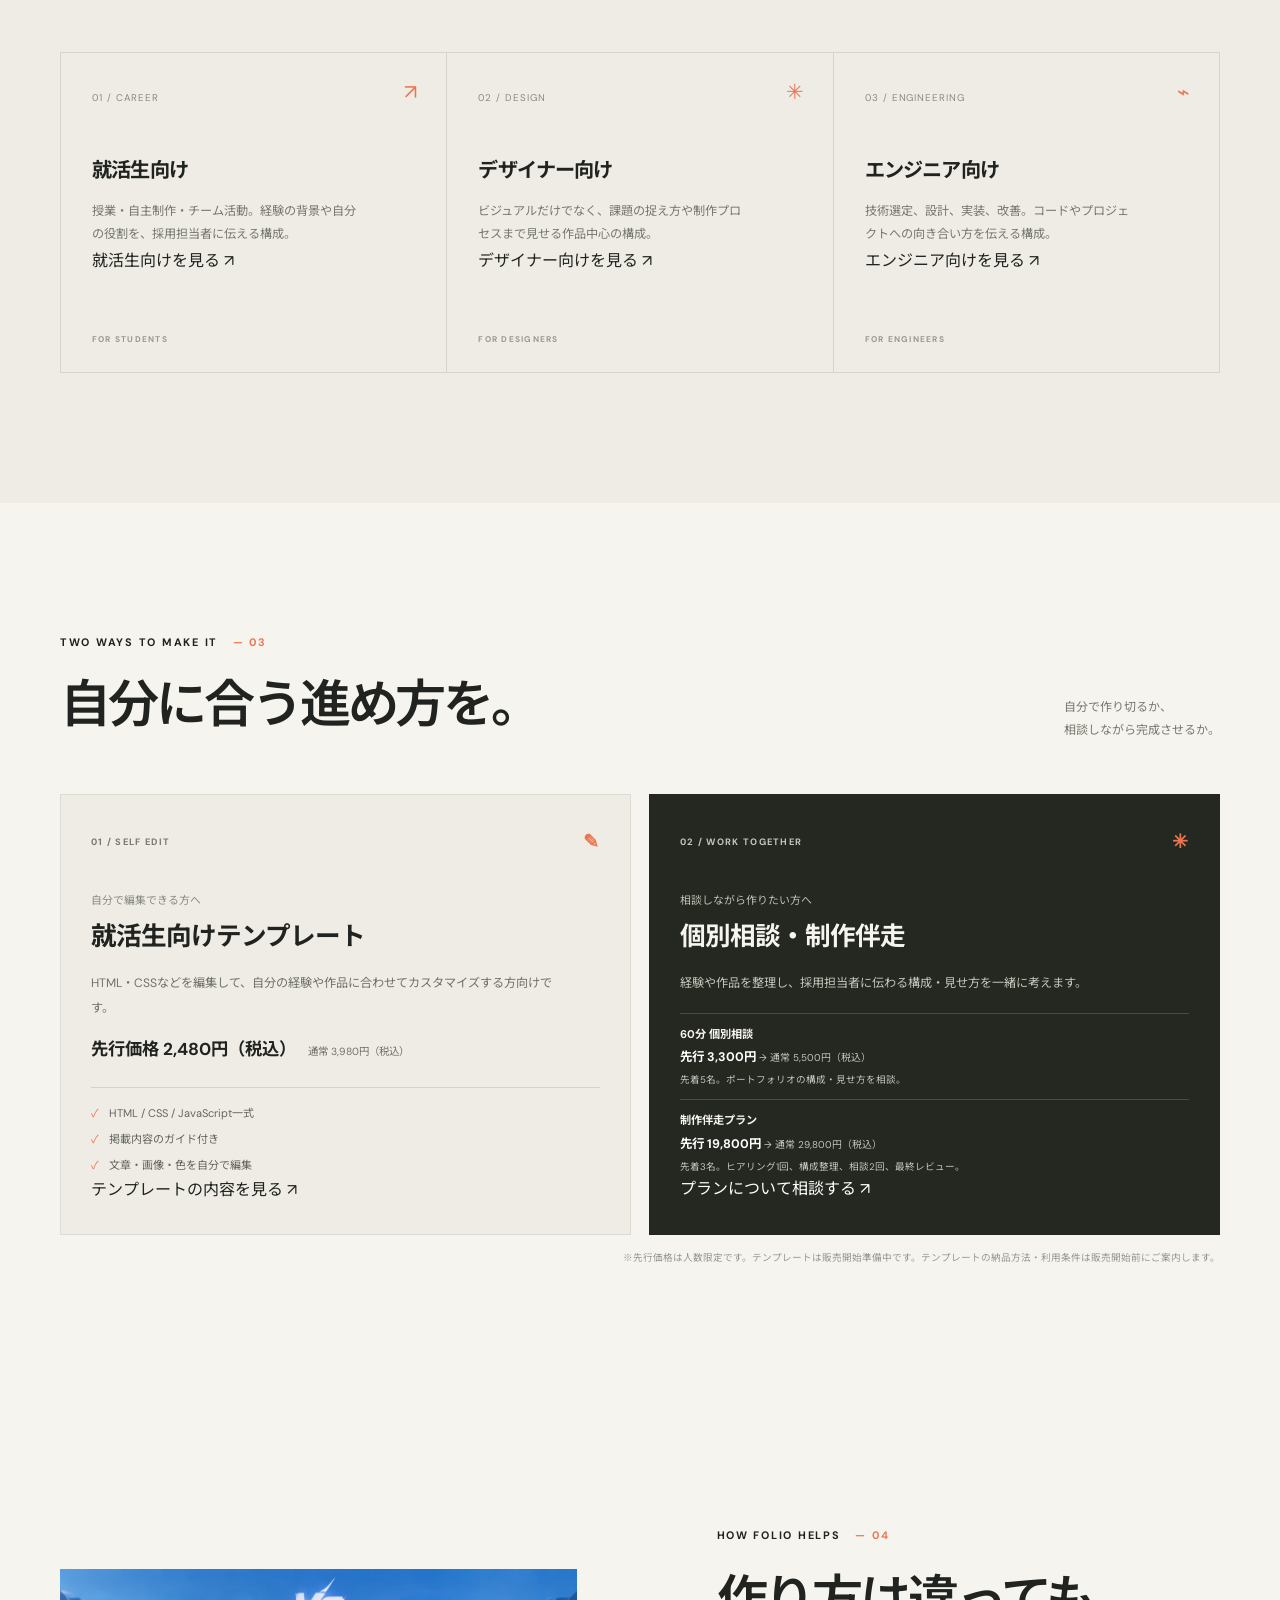
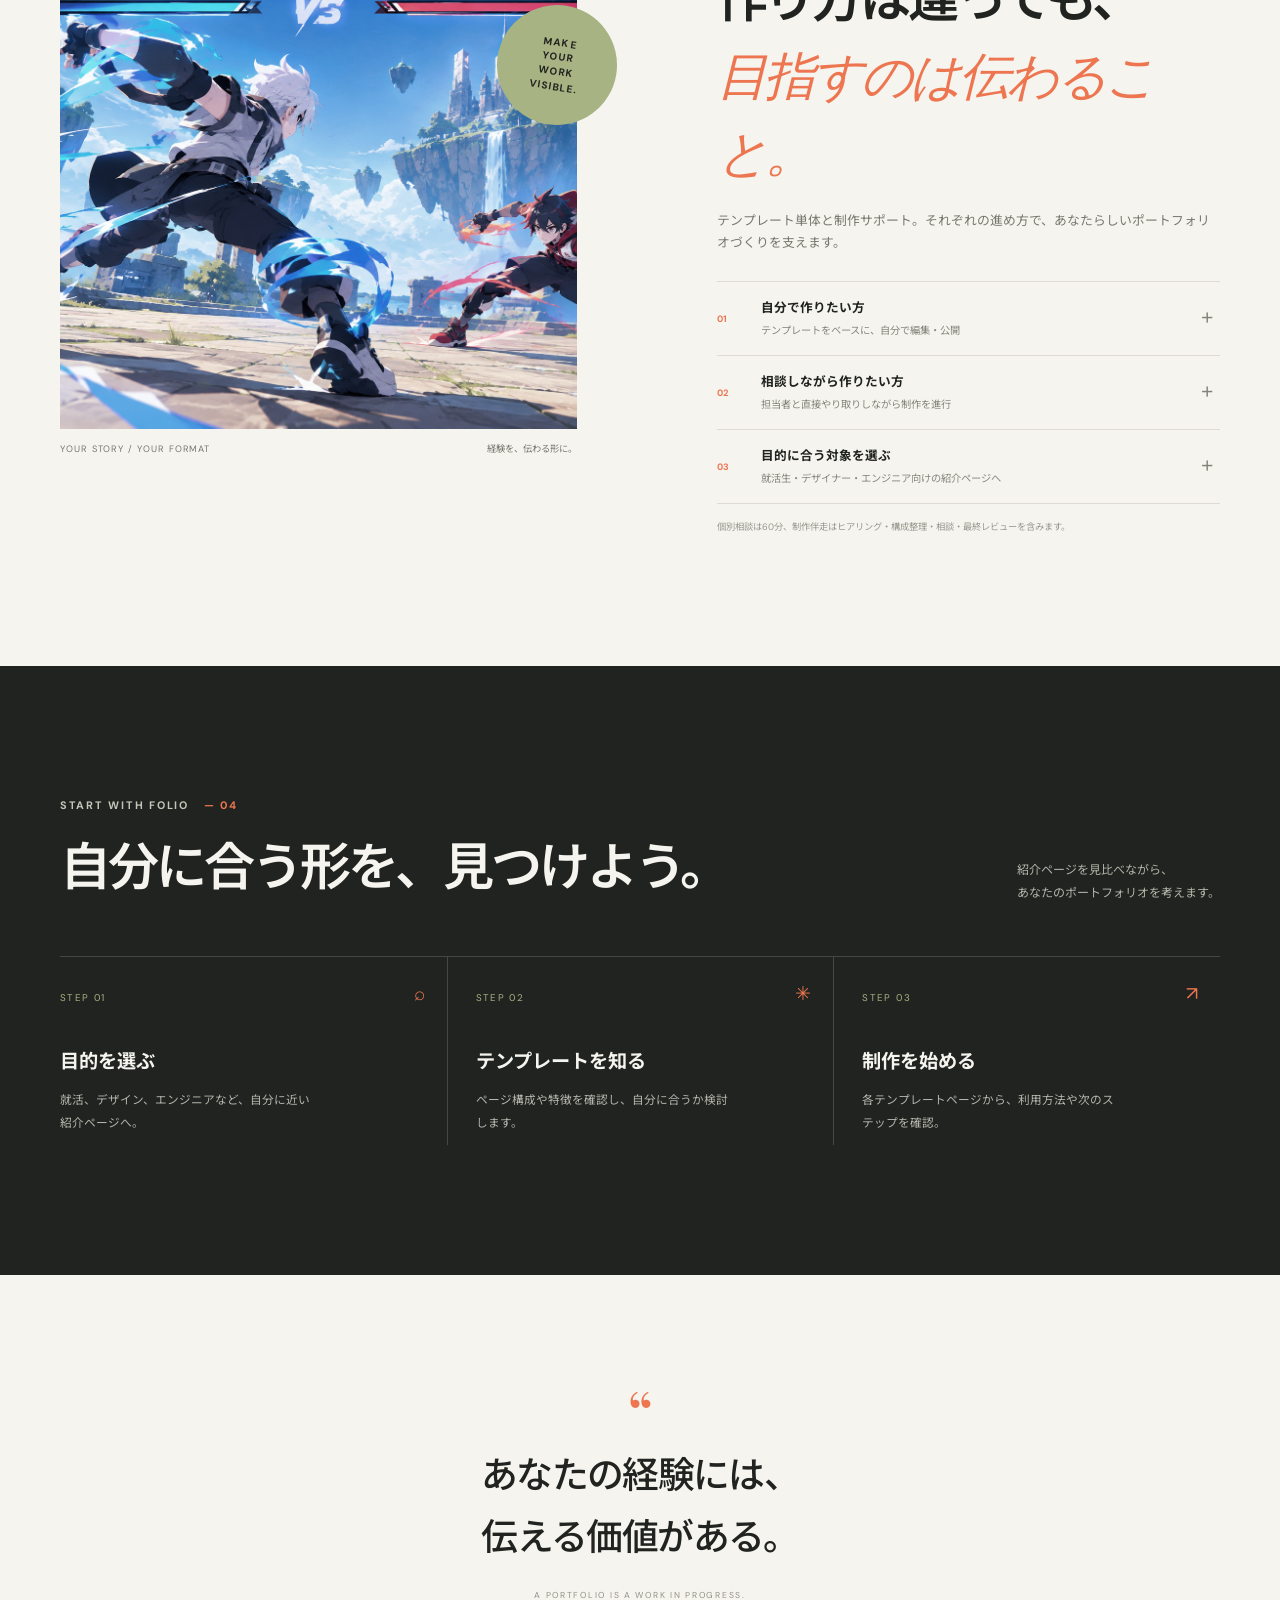
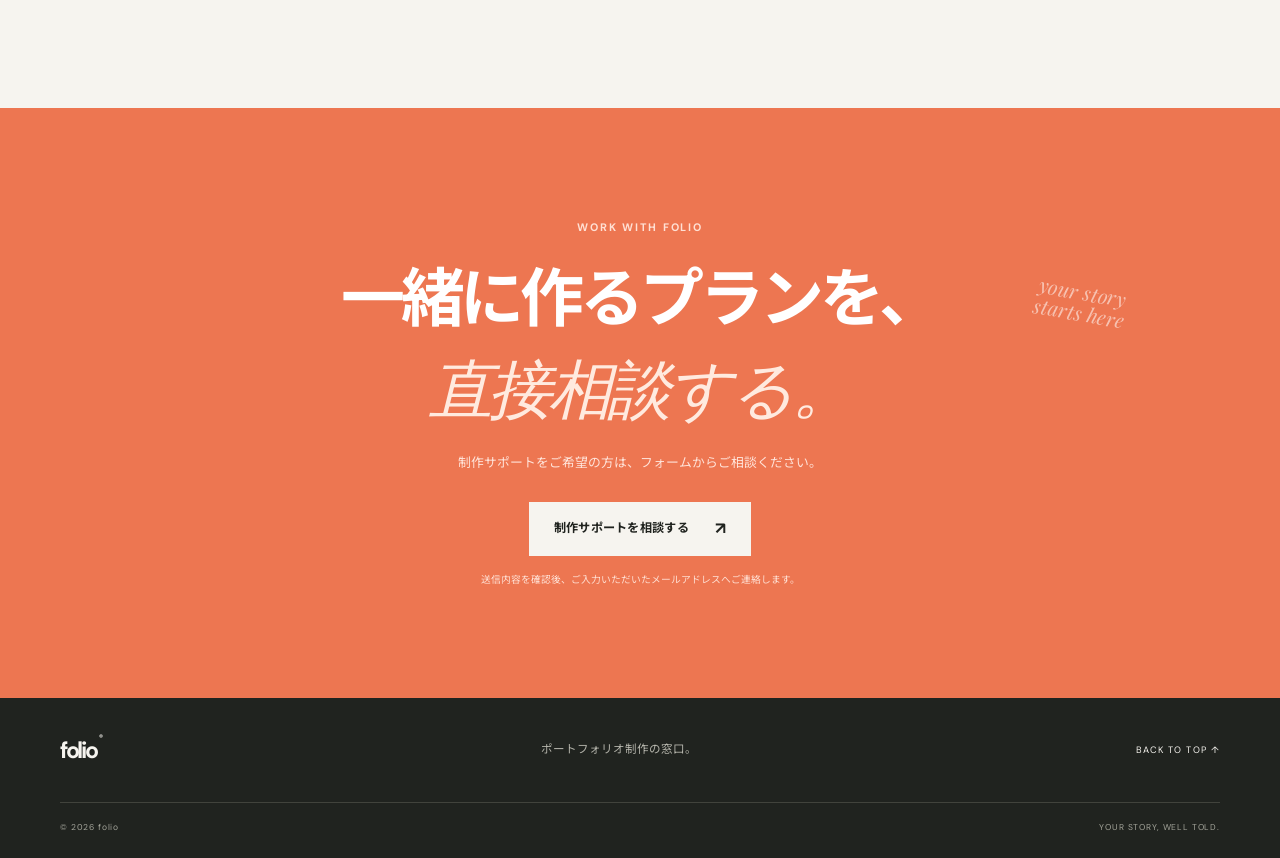
==== commit df878080: "値段設定" ====
--- a/index.html
+++ b/index.html
@@ -8,12 +8,15 @@
     <meta property="og:title" content="folio — 就活ポートフォリオテンプレート">
     <meta property="og:description" content="作品も、考えた過程も、あなたらしく伝わる。">
     <meta property="og:type" content="website">
+    <meta property="og:image" content="folio_banner_x.png">
+    <meta property="og:image:alt" content="folio — あなたの経験を、伝わるかたちに。">
     <title>folio — 就活ポートフォリオテンプレート</title>
     <link rel="preconnect" href="https://fonts.googleapis.com">
     <link rel="preconnect" href="https://fonts.gstatic.com" crossorigin>
     <link href="https://fonts.googleapis.com/css2?family=DM+Sans:wght@400;500;600;700&family=Noto+Sans+JP:wght@400;500;600;700&family=Playfair+Display:wght@500;600&display=swap" rel="stylesheet">
     <link rel="stylesheet" href="css/style.css">
     <link rel="stylesheet" href="css/plans.css">
+    <link rel="icon" type="image/jpeg" href="icon.jpg">
 </head>
 <body>
     <header class="header" id="header">
@@ -77,10 +80,10 @@
             <div class="container">
                 <div class="section-head reveal"><div><p class="eyebrow">TWO WAYS TO MAKE IT <span>— 03</span></p><h2>自分に合う進め方を。</h2></div><p>自分で作り切るか、<br>相談しながら完成させるか。</p></div>
                 <div class="plans__grid">
-                    <article class="plan-card reveal"><div class="plan-card__top"><span>01 / SELF EDIT</span><span class="plan-card__icon">✎</span></div><p class="plan-card__audience">自分で編集できる方へ</p><h3>テンプレート単体</h3><p>ファイルを受け取り、自分の内容に合わせて編集。HTML・CSSなどを使ってカスタマイズできる方向けです。</p><ul><li>テンプレートを購入して自分で編集</li><li>文章・画像・色をカスタマイズ</li><li>自分のペースで公開</li></ul><a class="audience-link" href="#for-you">対象別テンプレートを見る <span>↗</span></a></article>
-                    <article class="plan-card plan-card--accent reveal"><div class="plan-card__top"><span>02 / WORK TOGETHER</span><span class="plan-card__icon">✳</span></div><p class="plan-card__audience">相談しながら作りたい方へ</p><h3>制作サポート付き</h3><p>folioの担当者と直接やり取りしながら、内容や見せ方を整理してポートフォリオを形にします。</p><ul><li>希望や経験を直接ヒアリング</li><li>内容整理や見せ方を一緒に検討</li><li>個別サポートを含むプラン</li></ul><a class="audience-link" href="#contact">制作サポートについて相談 <span>↗</span></a></article>
+                    <article class="plan-card reveal"><div class="plan-card__top"><span>01 / SELF EDIT</span><span class="plan-card__icon">✎</span></div><p class="plan-card__audience">自分で編集できる方へ</p><h3>就活生向けテンプレート</h3><p>HTML・CSSなどを編集して、自分の経験や作品に合わせてカスタマイズする方向けです。</p><p class="plan-card__price"><strong>先行価格 2,480円（税込）</strong><span>通常 3,980円（税込）</span></p><ul><li>HTML / CSS / JavaScript一式</li><li>掲載内容のガイド付き</li><li>文章・画像・色を自分で編集</li></ul><a class="audience-link" href="templates/student.html#plans">テンプレートの内容を見る <span>↗</span></a></article>
+                    <article class="plan-card plan-card--accent reveal"><div class="plan-card__top"><span>02 / WORK TOGETHER</span><span class="plan-card__icon">✳</span></div><p class="plan-card__audience">相談しながら作りたい方へ</p><h3>個別相談・制作伴走</h3><p>経験や作品を整理し、採用担当者に伝わる構成・見せ方を一緒に考えます。</p><div class="plan-card__prices"><p><strong>60分 個別相談</strong><span>先行 3,300円 <small>→ 通常 5,500円（税込）</small></span><small>先着5名。ポートフォリオの構成・見せ方を相談。</small></p><p><strong>制作伴走プラン</strong><span>先行 19,800円 <small>→ 通常 29,800円（税込）</small></span><small>先着3名。ヒアリング1回、構成整理、相談2回、最終レビュー。</small></p></div><a class="audience-link" href="#contact">プランについて相談する <span>↗</span></a></article>
                 </div>
-                <p class="plans__note">※制作サポートの範囲・価格・対応方法は、内容を確定後に掲載します。</p>
+                <p class="plans__note">※先行価格は人数限定です。テンプレートは販売開始準備中です。テンプレートの納品方法・利用条件は販売開始前にご案内します。</p>
             </div>
         </section>
 
@@ -89,7 +92,7 @@
                 <div class="showcase__visual reveal"><div class="showcase__image"><img src="images/work01.png" alt="ポートフォリオ制作イメージ" loading="lazy"></div><div class="showcase__caption"><span>YOUR STORY / YOUR FORMAT</span><span>経験を、伝わる形に。</span></div><span class="showcase__orb">MAKE<br>YOUR<br>WORK<br>VISIBLE.</span></div>
                 <div class="showcase__copy reveal"><p class="eyebrow">HOW FOLIO HELPS <span>— 04</span></p><h2>作り方は違っても、<br><span class="serif">目指すのは伝わること。</span></h2><p class="showcase__lead">テンプレート単体と制作サポート。それぞれの進め方で、あなたらしいポートフォリオづくりを支えます。</p>
                     <ul class="contents-list"><li><span>01</span><div><strong>自分で作りたい方</strong><small>テンプレートをベースに、自分で編集・公開</small></div><span>＋</span></li><li><span>02</span><div><strong>相談しながら作りたい方</strong><small>担当者と直接やり取りしながら制作を進行</small></div><span>＋</span></li><li><span>03</span><div><strong>目的に合う対象を選ぶ</strong><small>就活生・デザイナー・エンジニア向けの紹介ページへ</small></div><span>＋</span></li></ul>
-                    <p class="showcase__fine">サポート付きプランは、内容や価格を決定後に詳細をご案内します。</p>
+                    <p class="showcase__fine">個別相談は60分、制作伴走はヒアリング・構成整理・相談・最終レビューを含みます。</p>
                 </div>
             </div>
         </section>
--- a/css/plans.css
+++ b/css/plans.css
@@ -1,2 +1,2 @@
-.plans__grid{display:grid;grid-template-columns:1fr 1fr;gap:18px}.plan-card{padding:30px;background:#eeece5;border:1px solid #dedbd2}.plan-card--accent{color:#f6f4ef;background:#252821;border-color:#252821}.plan-card__top{display:flex;justify-content:space-between;align-items:center;font-size:.58rem;font-weight:700;letter-spacing:.14em;color:#77786e}.plan-card--accent .plan-card__top{color:#c6c7bb}.plan-card__icon{font-size:1.2rem;color:var(--orange)}.plan-card__audience{margin-top:32px;color:#8a8b80;font-size:.68rem}.plan-card--accent .plan-card__audience{color:#c1c2b6}.plan-card h3{margin-top:5px;font-size:1.6rem;letter-spacing:-.04em}.plan-card>p:not(.plan-card__audience){max-width:470px;margin-top:12px;color:#707168;font-size:.76rem;line-height:2}.plan-card--accent>p:not(.plan-card__audience){color:#c3c4ba}.plan-card ul{margin-top:20px;padding-top:16px;border-top:1px solid #d5d2c9}.plan-card--accent ul{border-color:#4a4c44}.plan-card li{position:relative;padding-left:18px;color:#64665e;font-size:.69rem}.plan-card--accent li{color:#d4d4ca}.plan-card li+li{margin-top:7px}.plan-card li:before{content:"✓";position:absolute;left:0;color:var(--orange)}.plan-card .audience-link{margin-top:20px}.plan-card--accent .audience-link{color:white;border-color:#72736a}.plans__note{margin-top:15px;text-align:right;color:#96968c;font-size:.6rem}.contact-pending{display:inline-flex;align-items:center;justify-content:center;min-height:54px;margin-top:28px;padding:0 24px;background:#f6f4ef;color:#20231f;font-weight:700;font-size:.76rem}.buy small{max-width:620px;margin-inline:auto}.template-options{display:grid;grid-template-columns:1fr 1fr;gap:16px;margin-top:28px}.template-option{padding:24px;background:#eeece5;border:1px solid #dedbd2}.template-option--support{color:#f6f4ef;background:#252821;border-color:#252821}.template-option>span{font-size:.56rem;letter-spacing:.14em;color:#ed7651}.template-option h3{margin-top:8px;font-size:1.2rem}.template-option p{margin-top:9px;color:#73746b;font-size:.7rem;line-height:1.9}.template-option--support p{color:#c3c4ba}.template-option a{display:inline-block;margin-top:17px;font-size:.67rem;font-weight:700;border-bottom:1px solid #aaa99f}.template-option--support a{color:#fff;border-color:#777}.template-option-note{margin-top:12px;color:#929288;font-size:.6rem}
+.plans__grid{display:grid;grid-template-columns:1fr 1fr;gap:18px}.plan-card{padding:30px;background:#eeece5;border:1px solid #dedbd2}.plan-card--accent{color:#f6f4ef;background:#252821;border-color:#252821}.plan-card__top{display:flex;justify-content:space-between;align-items:center;font-size:.58rem;font-weight:700;letter-spacing:.14em;color:#77786e}.plan-card--accent .plan-card__top{color:#c6c7bb}.plan-card__icon{font-size:1.2rem;color:var(--orange)}.plan-card__audience{margin-top:32px;color:#8a8b80;font-size:.68rem}.plan-card--accent .plan-card__audience{color:#c1c2b6}.plan-card h3{margin-top:5px;font-size:1.6rem;letter-spacing:-.04em}.plan-card>p:not(.plan-card__audience){max-width:470px;margin-top:12px;color:#707168;font-size:.76rem;line-height:2}.plan-card--accent>p:not(.plan-card__audience){color:#c3c4ba}.plan-card ul{margin-top:20px;padding-top:16px;border-top:1px solid #d5d2c9}.plan-card--accent ul{border-color:#4a4c44}.plan-card li{position:relative;padding-left:18px;color:#64665e;font-size:.69rem}.plan-card--accent li{color:#d4d4ca}.plan-card li+li{margin-top:7px}.plan-card li:before{content:"✓";position:absolute;left:0;color:var(--orange)}.plan-card .audience-link{margin-top:20px}.plan-card--accent .audience-link{color:white;border-color:#72736a}.plan-card__price{display:flex;flex-wrap:wrap;align-items:baseline;gap:8px 12px}.plan-card__price strong{color:var(--ink);font-size:1.08rem}.plan-card__price span{font-size:.65rem}.plan-card--accent .plan-card__price strong{color:#fff}.plan-card--accent .plan-card__price span{color:#d3d4cb}.plan-card__prices{display:grid;gap:11px;margin-top:17px}.plan-card__prices p{padding-top:11px;border-top:1px solid #4a4c44}.plan-card__prices strong,.plan-card__prices span,.plan-card__prices small{display:block}.plan-card__prices strong{font-size:.7rem}.plan-card__prices span{margin-top:3px;color:#fff;font-size:.78rem;font-weight:700}.plan-card__prices span small{display:inline;color:#c3c4ba;font-size:.62rem;font-weight:400}.plan-card__prices p>small{margin-top:3px;color:#c3c4ba;font-size:.6rem;line-height:1.7}.plans__note{margin-top:15px;text-align:right;color:#96968c;font-size:.6rem}.contact-pending{display:inline-flex;align-items:center;justify-content:center;min-height:54px;margin-top:28px;padding:0 24px;background:#f6f4ef;color:#20231f;font-weight:700;font-size:.76rem}.buy small{max-width:620px;margin-inline:auto}.template-options{display:grid;grid-template-columns:1fr 1fr;gap:16px;margin-top:28px}.template-option{padding:24px;background:#eeece5;border:1px solid #dedbd2}.template-option--support{color:#f6f4ef;background:#252821;border-color:#252821}.template-option>span{font-size:.56rem;letter-spacing:.14em;color:#ed7651}.template-option h3{margin-top:8px;font-size:1.2rem}.template-option p{margin-top:9px;color:#73746b;font-size:.7rem;line-height:1.9}.template-option--support p{color:#c3c4ba}.template-option a{display:inline-block;margin-top:17px;font-size:.67rem;font-weight:700;border-bottom:1px solid #aaa99f}.template-option--support a{color:#fff;border-color:#777}.template-option-note{margin-top:12px;color:#929288;font-size:.6rem}
 @media(max-width:700px){.plans__grid,.template-options{grid-template-columns:1fr;gap:12px}.plan-card{padding:23px}.plan-card__audience{margin-top:24px}.plan-card h3{font-size:1.4rem}.plans__note{text-align:left}.template-option{padding:21px}}
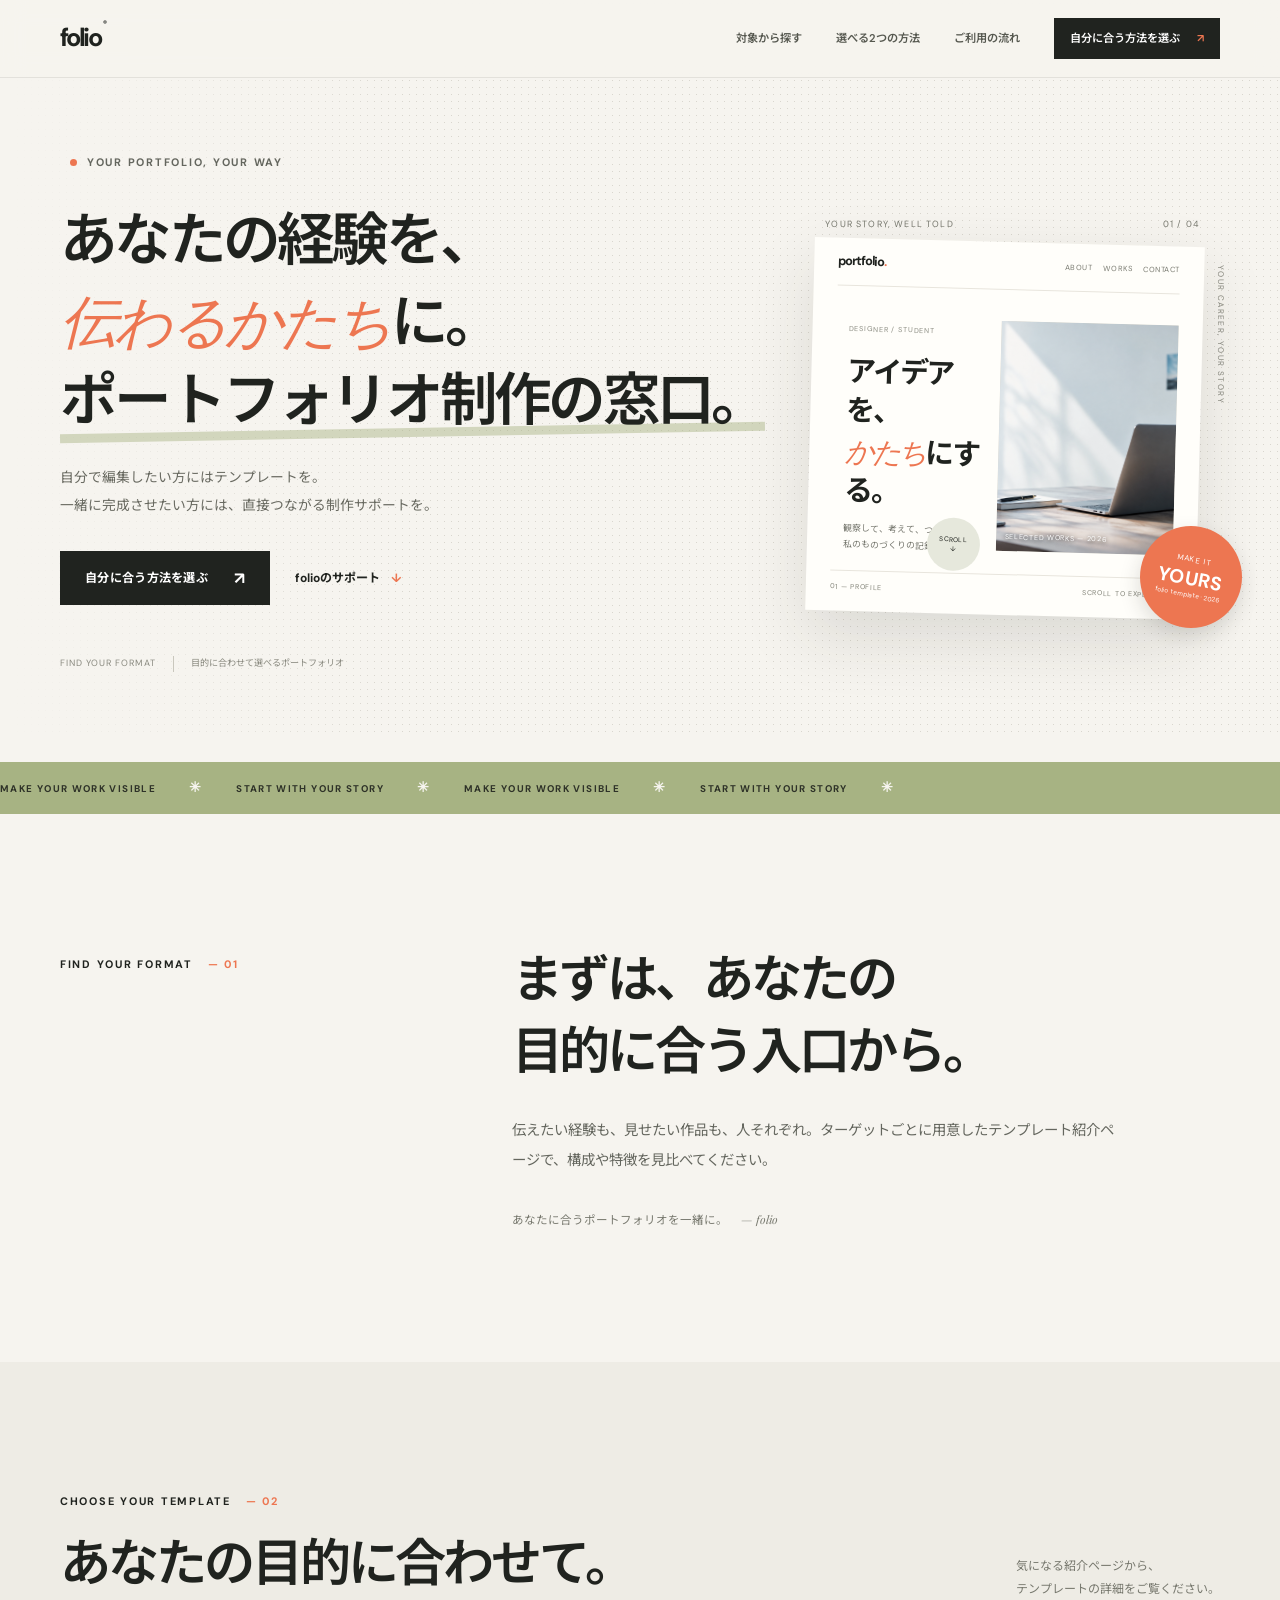
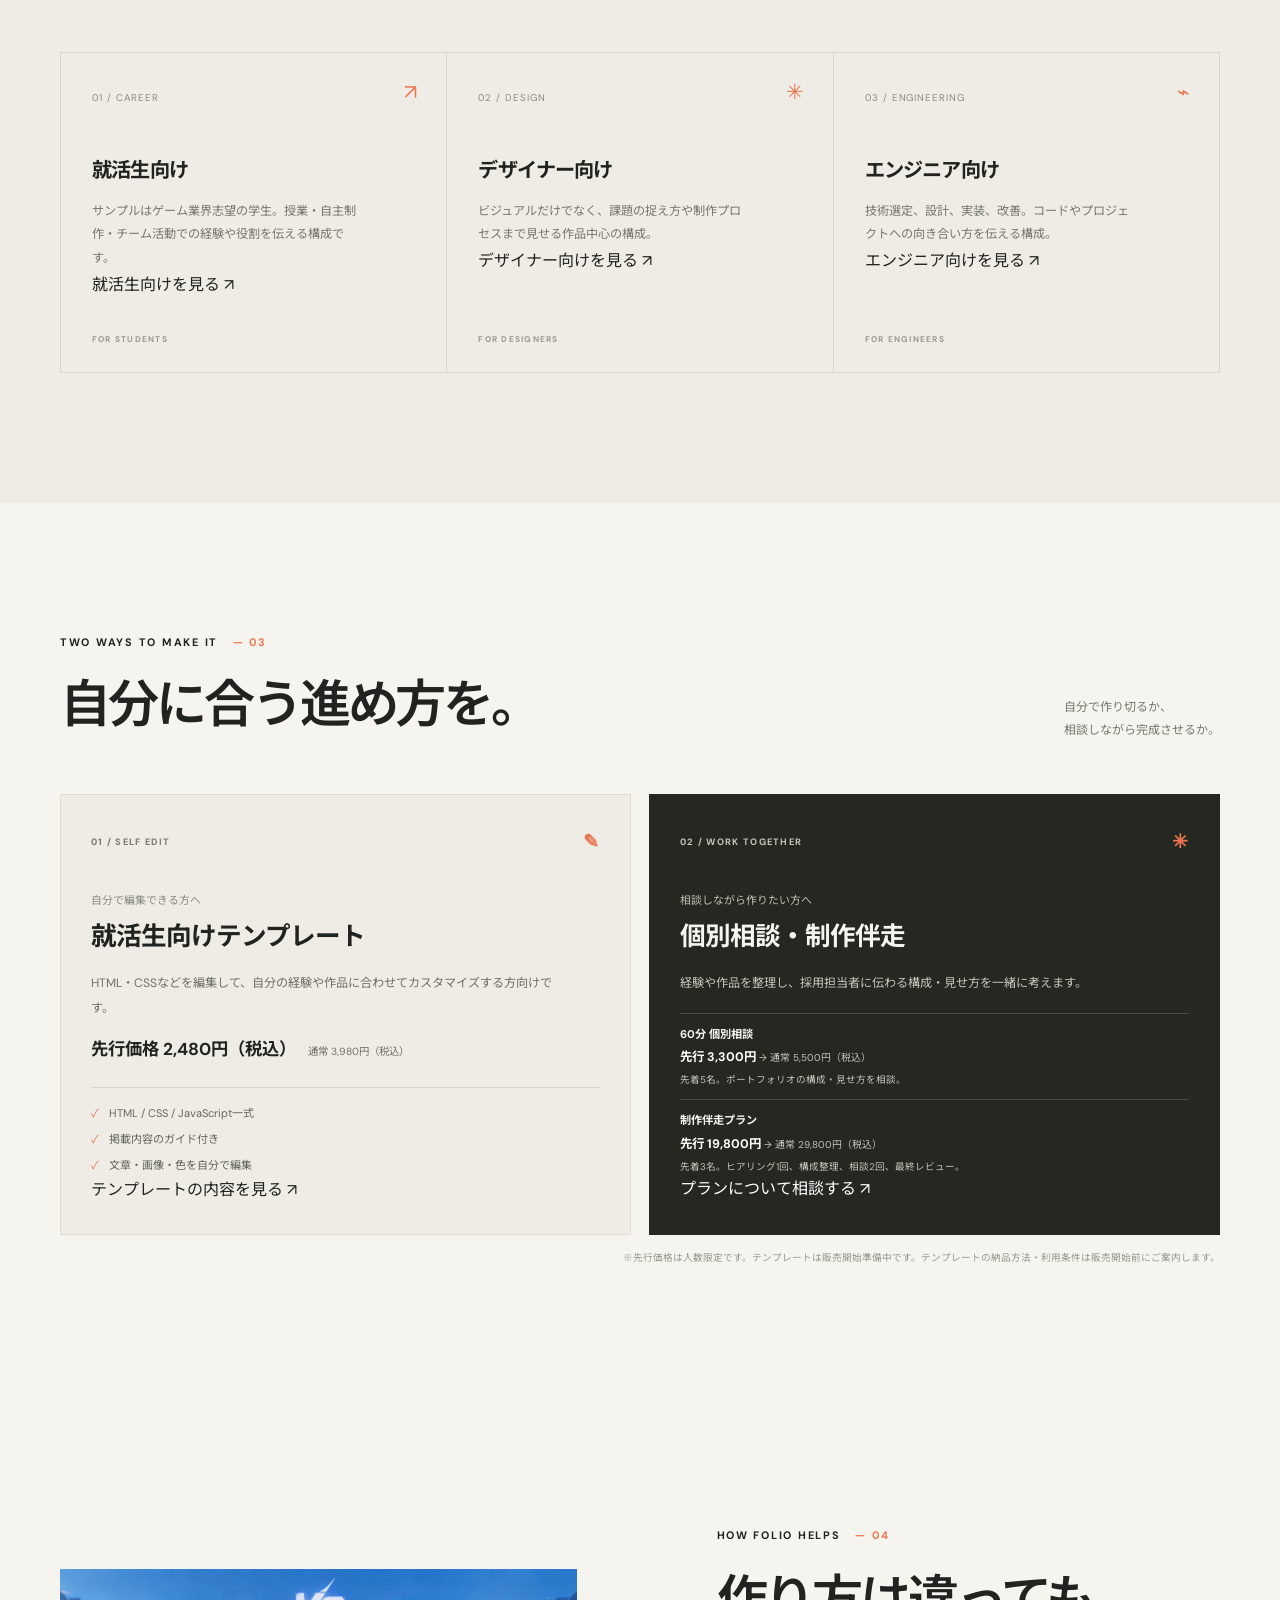
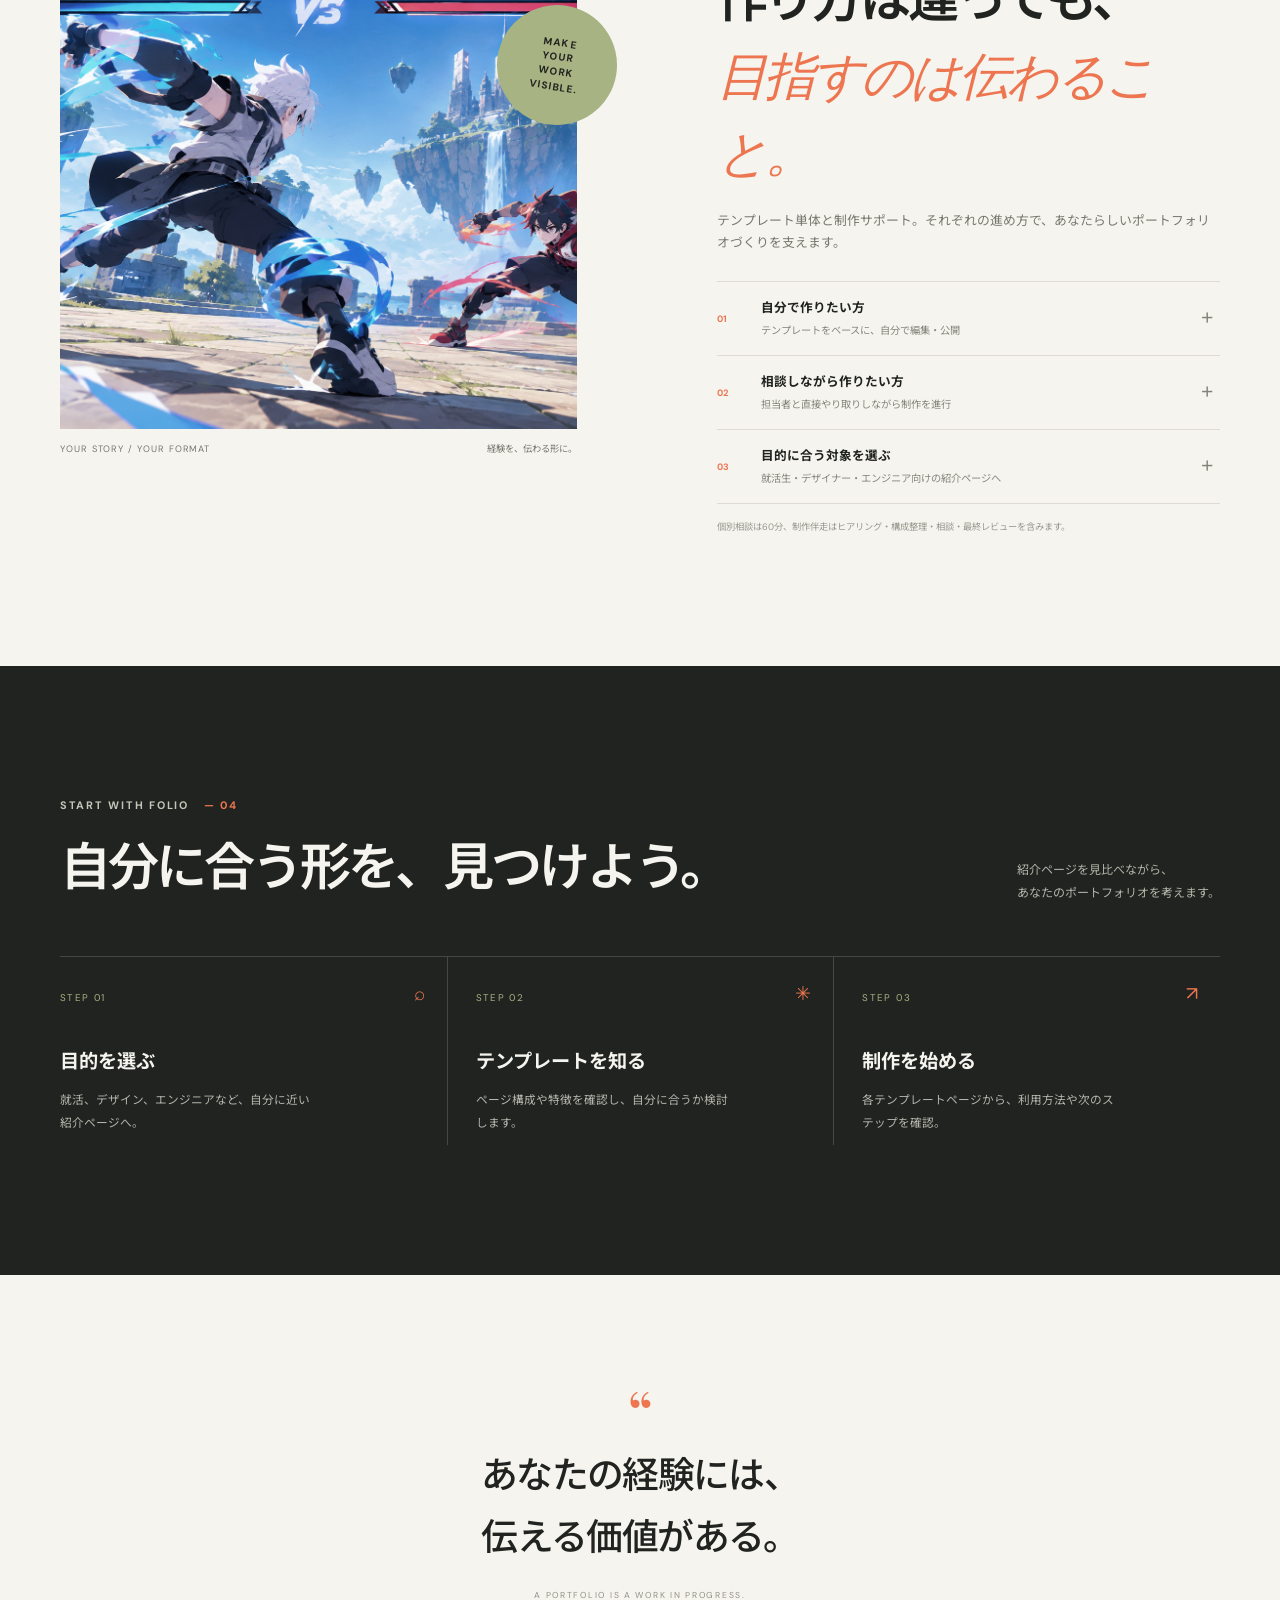
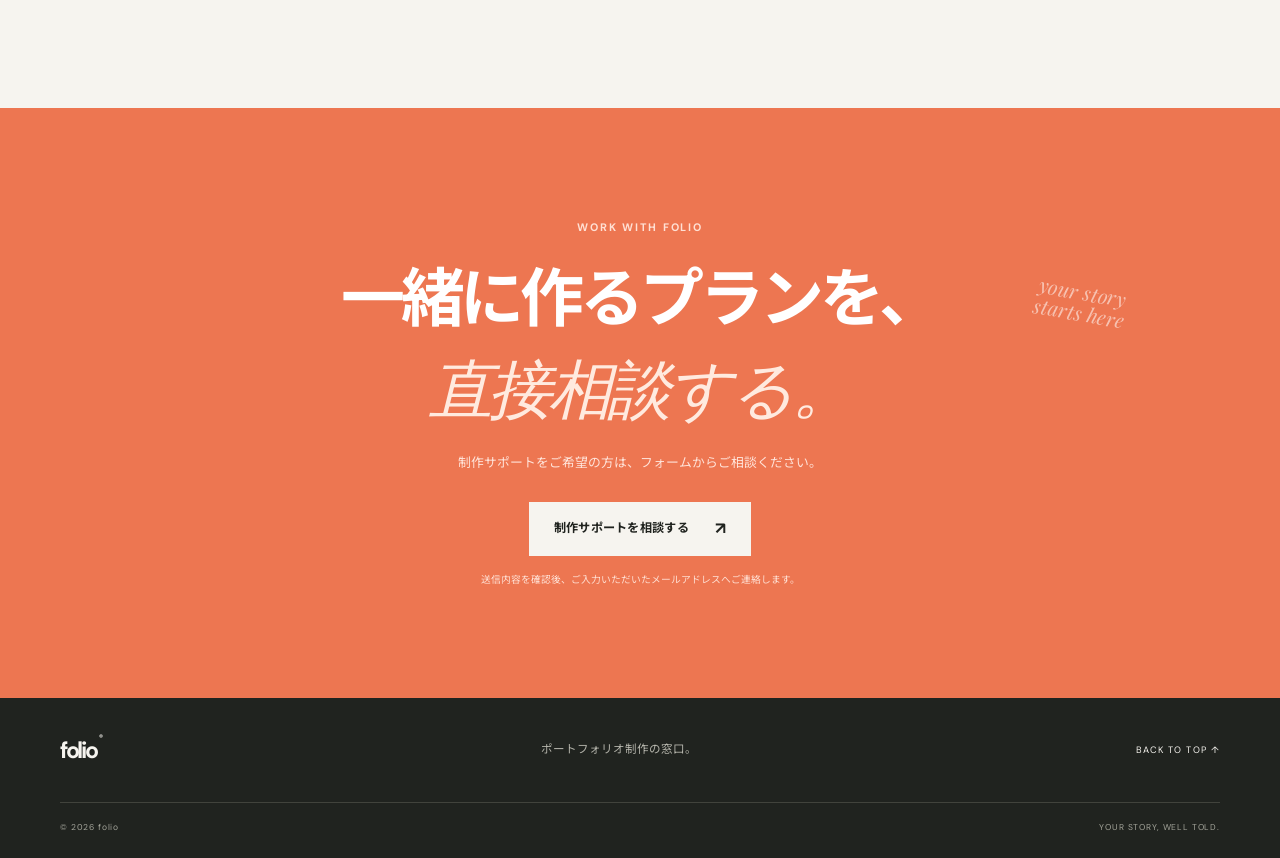
==== commit f6648f29: "就活生サンプルの更新" ====
--- a/index.html
+++ b/index.html
@@ -69,7 +69,7 @@
             <div class="container">
                 <div class="section-head reveal"><div><p class="eyebrow">CHOOSE YOUR TEMPLATE <span>— 02</span></p><h2>あなたの目的に合わせて。</h2></div><p>気になる紹介ページから、<br>テンプレートの詳細をご覧ください。</p></div>
                 <div class="feature-grid audience-grid">
-                    <article class="feature-card reveal"><span class="feature-card__number">01 / CAREER</span><div class="feature-card__icon">↗</div><h3>就活生向け</h3><p>授業・自主制作・チーム活動。経験の背景や自分の役割を、採用担当者に伝える構成。</p><a href="templates/student.html" class="audience-link">就活生向けを見る <span>↗</span></a><span class="feature-card__foot">FOR STUDENTS</span></article>
+                    <article class="feature-card reveal"><span class="feature-card__number">01 / CAREER</span><div class="feature-card__icon">↗</div><h3>就活生向け</h3><p>サンプルはゲーム業界志望の学生。授業・自主制作・チーム活動での経験や役割を伝える構成です。</p><a href="templates/student.html" class="audience-link">就活生向けを見る <span>↗</span></a><span class="feature-card__foot">FOR STUDENTS</span></article>
                     <article class="feature-card reveal"><span class="feature-card__number">02 / DESIGN</span><div class="feature-card__icon">✳</div><h3>デザイナー向け</h3><p>ビジュアルだけでなく、課題の捉え方や制作プロセスまで見せる作品中心の構成。</p><a href="templates/designer.html" class="audience-link">デザイナー向けを見る <span>↗</span></a><span class="feature-card__foot">FOR DESIGNERS</span></article>
                     <article class="feature-card reveal"><span class="feature-card__number">03 / ENGINEERING</span><div class="feature-card__icon">⌁</div><h3>エンジニア向け</h3><p>技術選定、設計、実装、改善。コードやプロジェクトへの向き合い方を伝える構成。</p><a href="templates/engineer.html" class="audience-link">エンジニア向けを見る <span>↗</span></a><span class="feature-card__foot">FOR ENGINEERS</span></article>
                 </div>
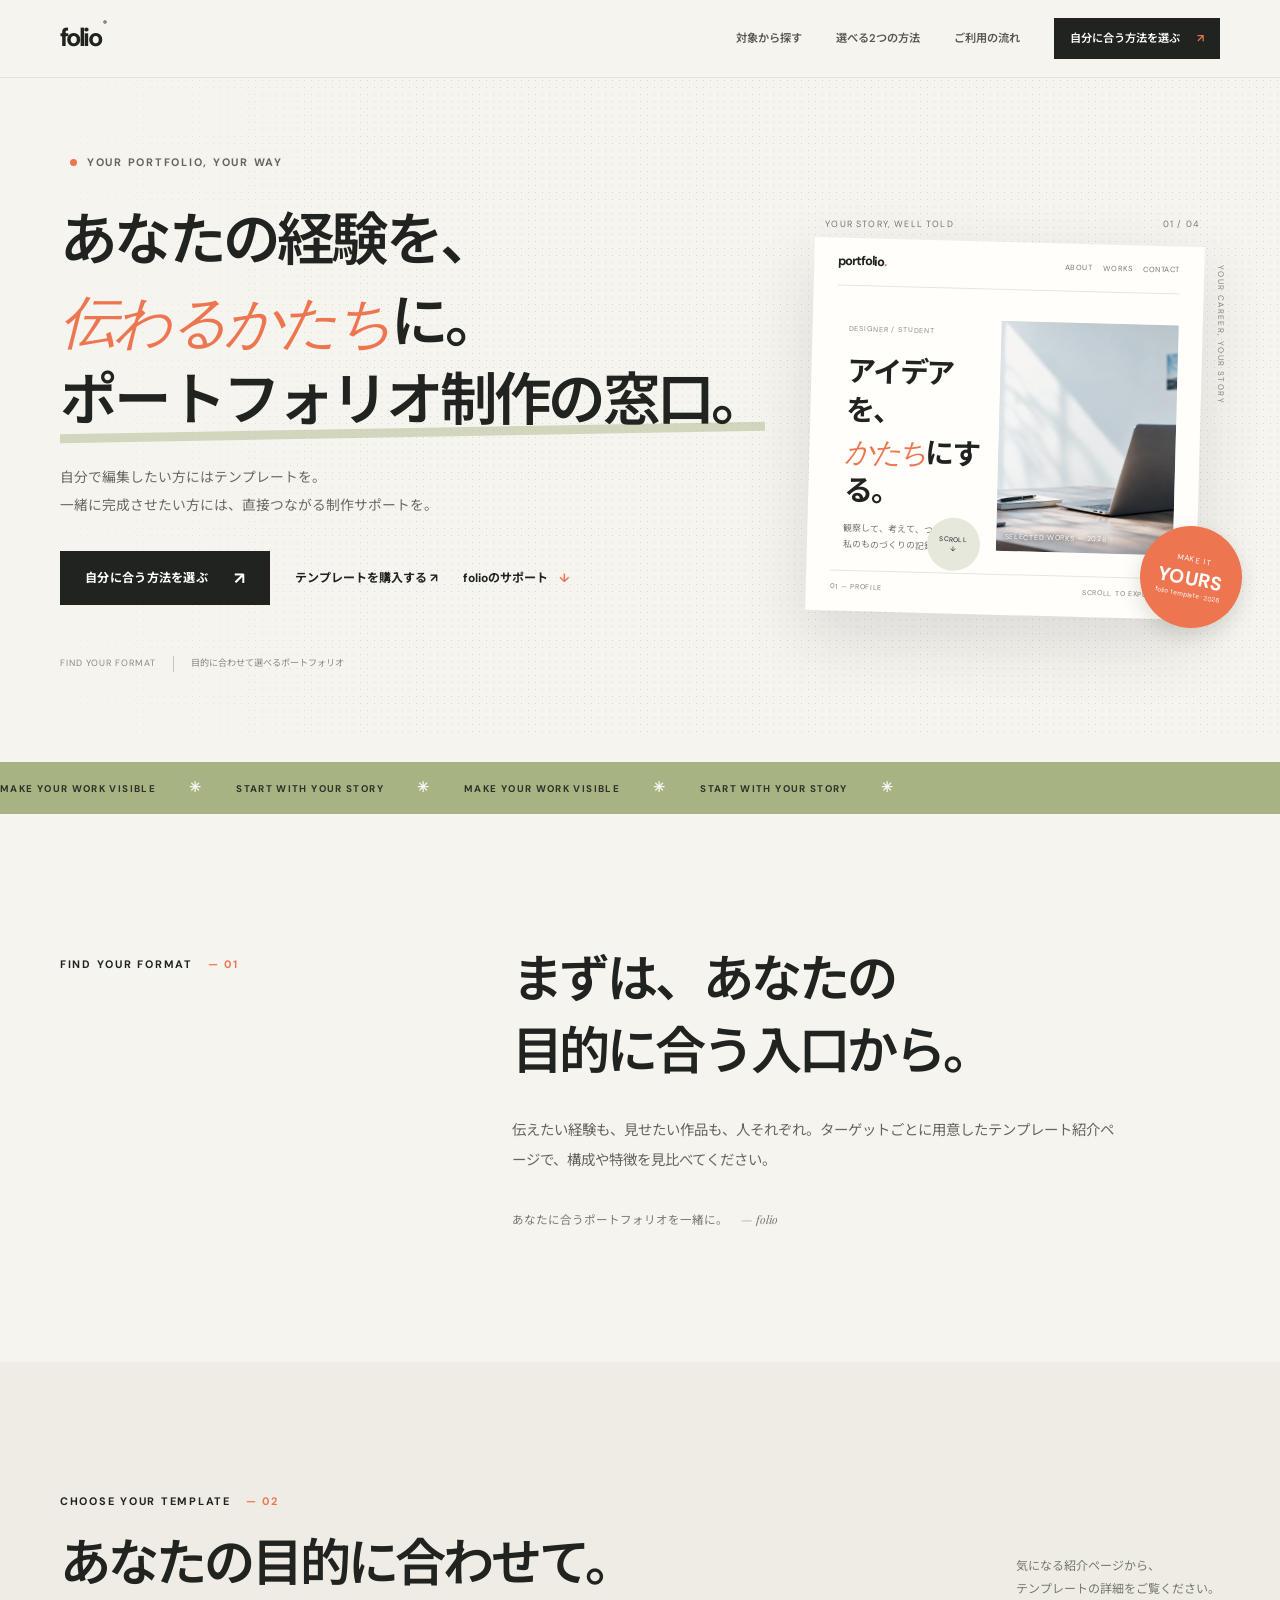
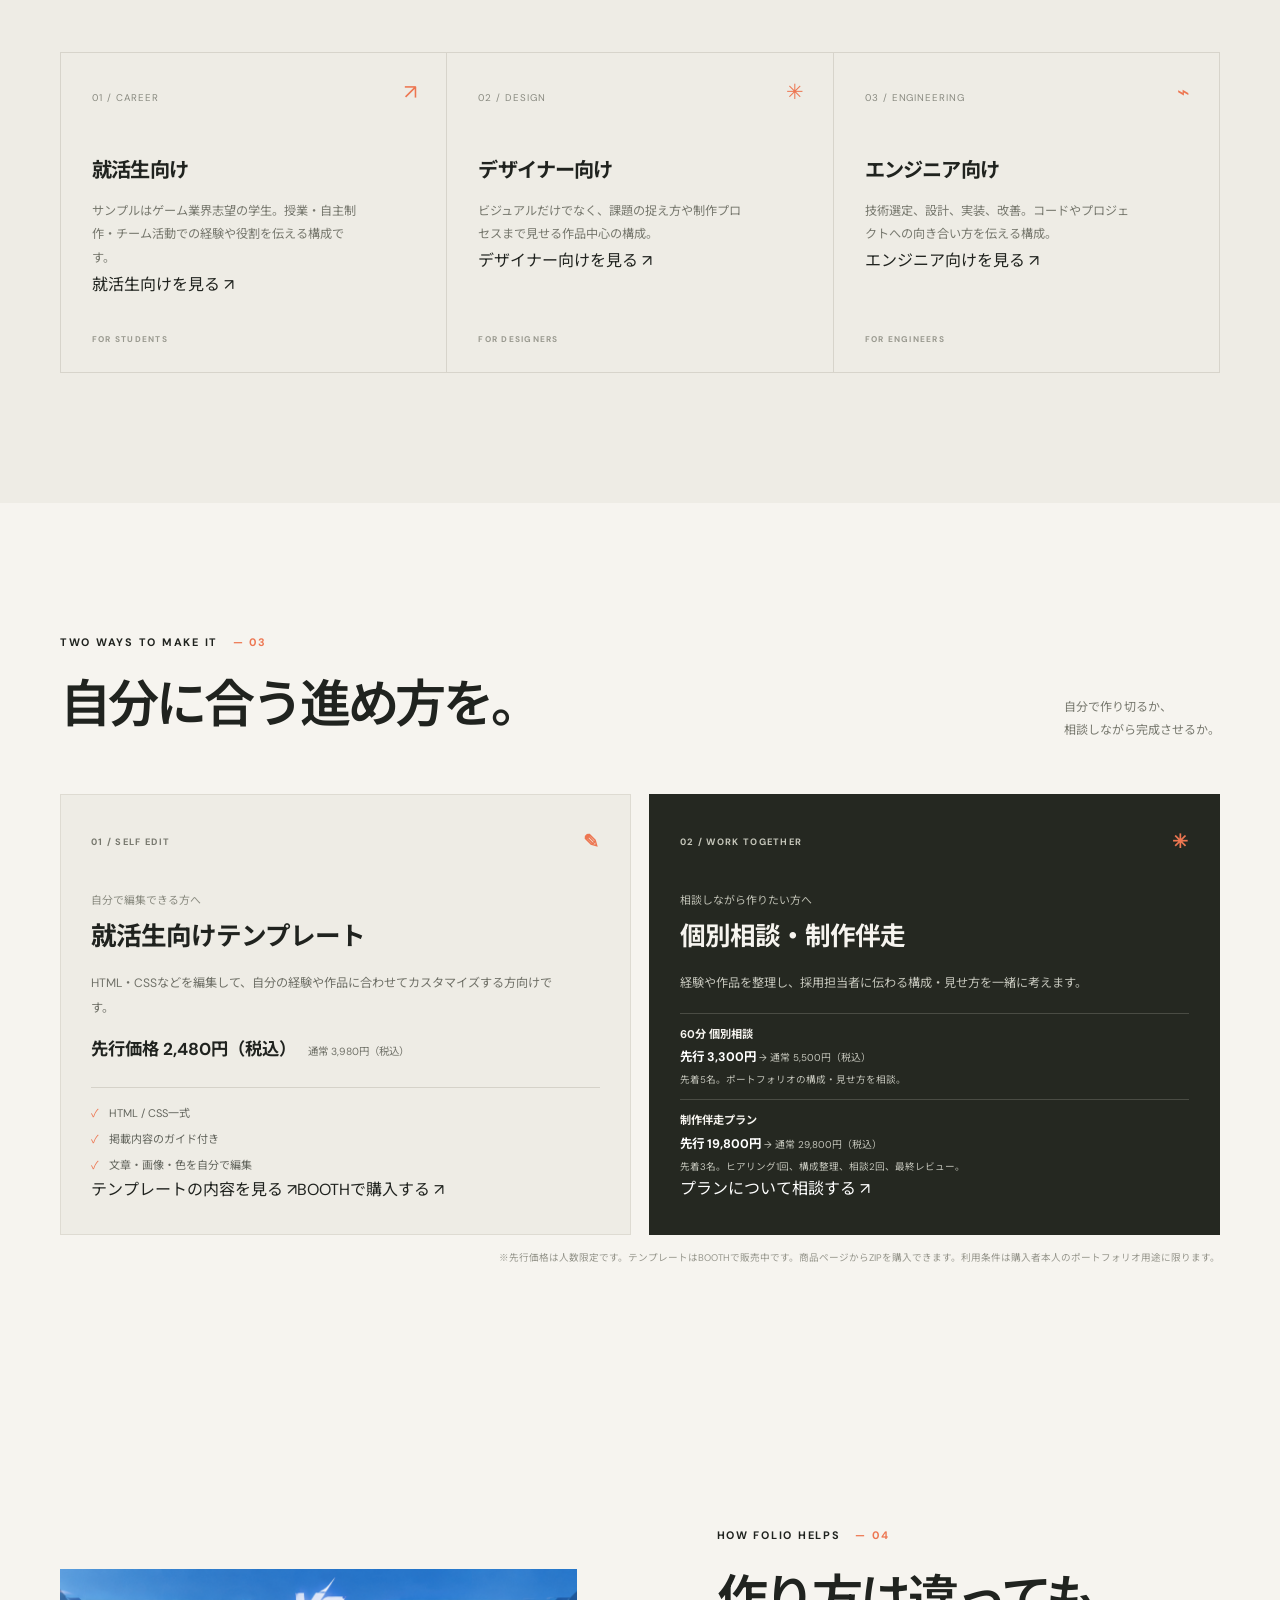
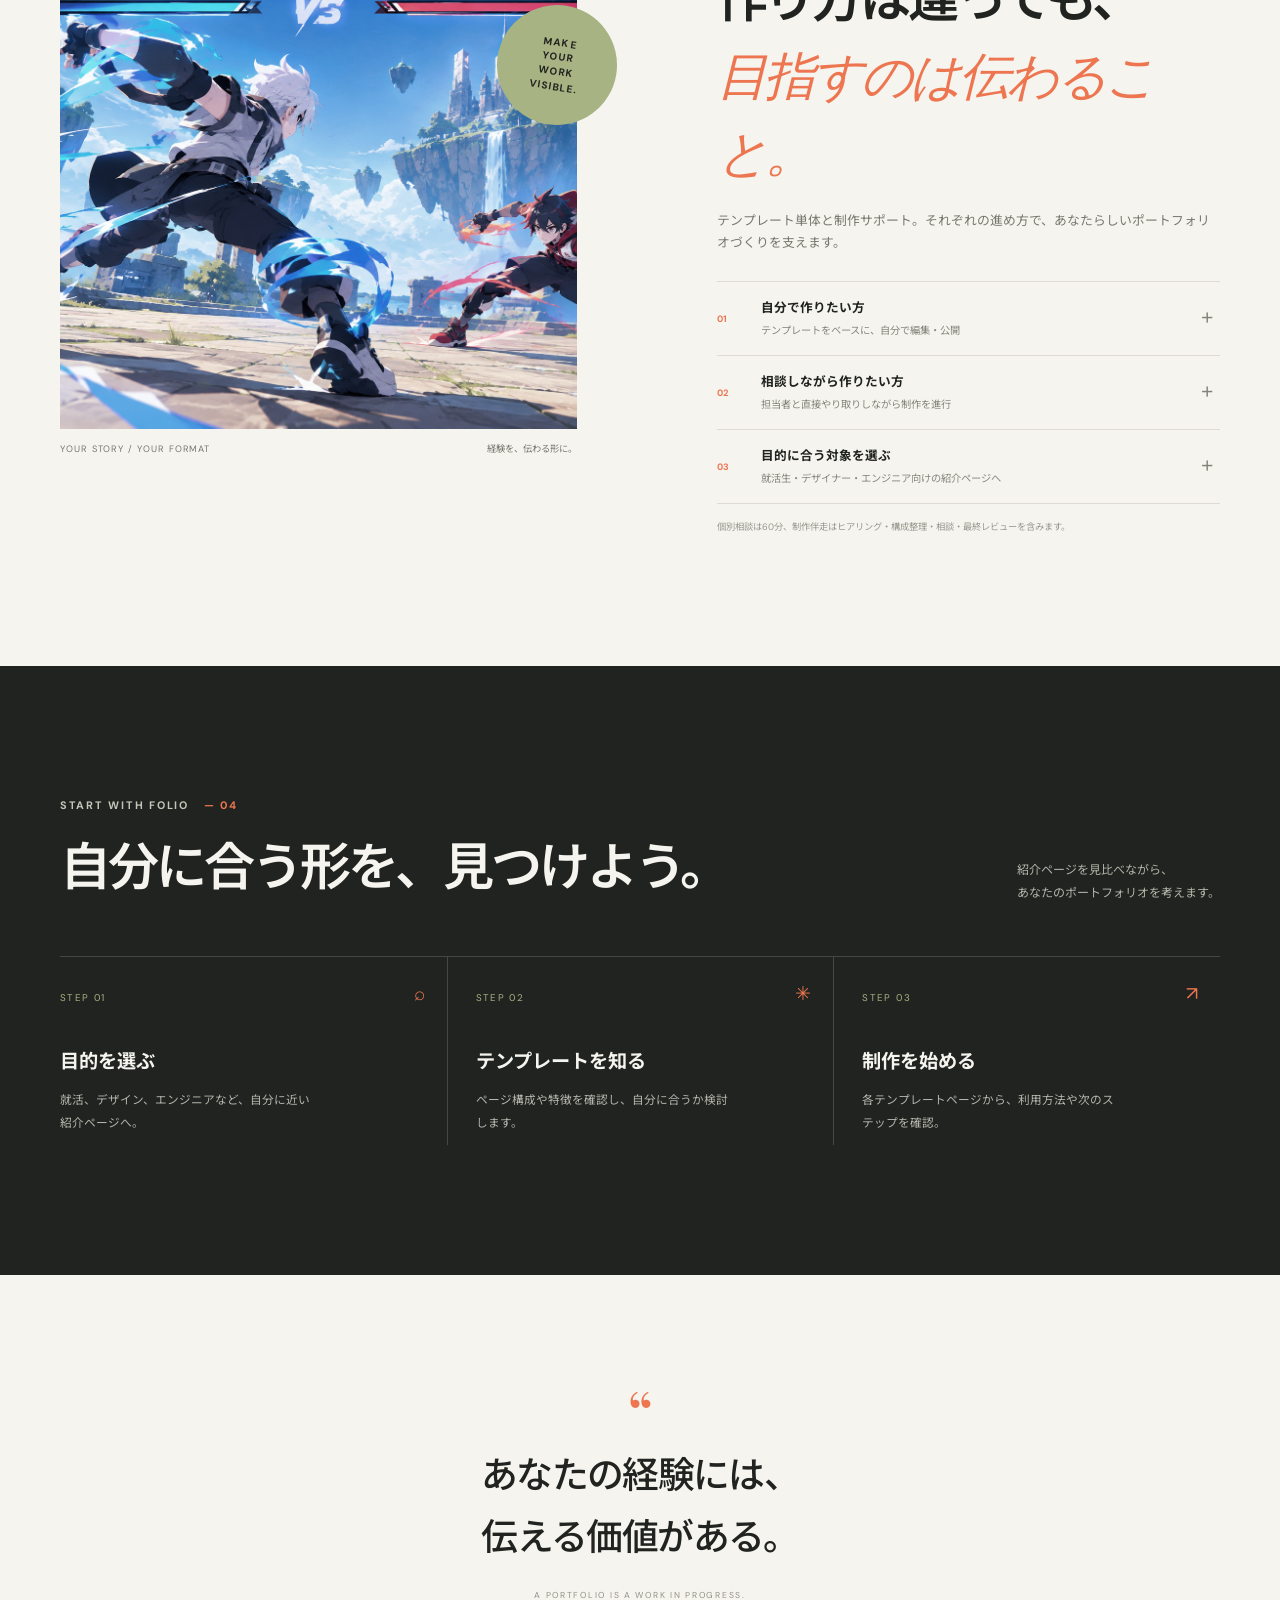
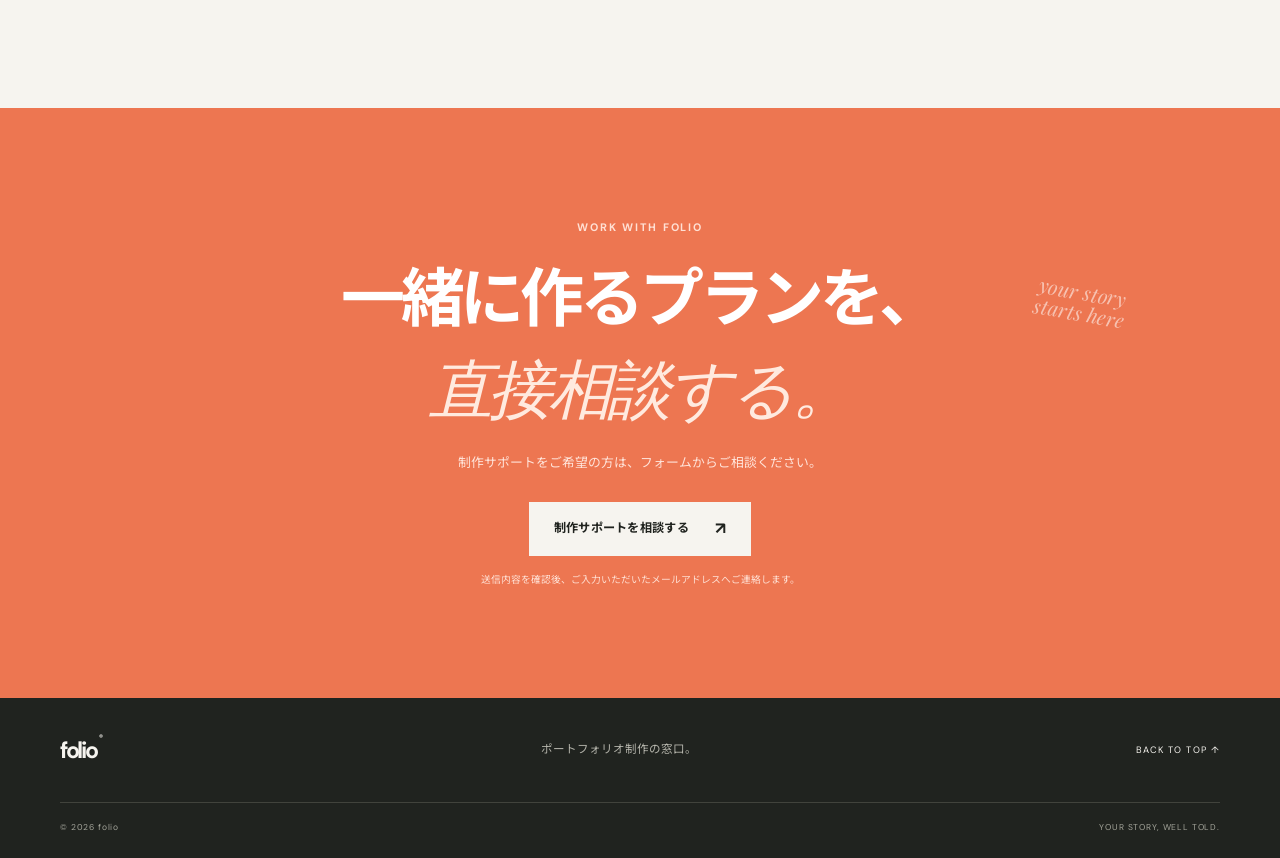
==== commit 3be25bef: "テンプレート販売準備完了" ====
--- a/index.html
+++ b/index.html
@@ -38,7 +38,7 @@
                     <p class="eyebrow"><span class="eyebrow__dot"></span> YOUR PORTFOLIO, YOUR WAY</p>
                     <h1>あなたの経験を、<br><span class="serif">伝わるかたち</span>に。<br><span class="hero__underlined">ポートフォリオ制作の窓口。</span></h1>
                     <p class="hero__lead">自分で編集したい方にはテンプレートを。<br class="desktop-only">一緒に完成させたい方には、直接つながる制作サポートを。</p>
-                    <div class="hero__actions"><a href="#plans" class="button button--dark">自分に合う方法を選ぶ <span>↗</span></a><a href="#service" class="text-link">folioのサポート <span>↓</span></a></div>
+                    <div class="hero__actions"><a href="#plans" class="button button--dark">自分に合う方法を選ぶ <span>↗</span></a><a href="https://folio.booth.pm/items/8952739" class="text-link" target="_blank" rel="noopener noreferrer">テンプレートを購入する ↗</a><a href="#service" class="text-link">folioのサポート <span>↓</span></a></div>
                     <div class="hero__note"><span>FIND YOUR FORMAT</span><span>目的に合わせて選べるポートフォリオ</span></div>
                 </div>
                 <div class="hero__visual reveal">
@@ -80,10 +80,10 @@
             <div class="container">
                 <div class="section-head reveal"><div><p class="eyebrow">TWO WAYS TO MAKE IT <span>— 03</span></p><h2>自分に合う進め方を。</h2></div><p>自分で作り切るか、<br>相談しながら完成させるか。</p></div>
                 <div class="plans__grid">
-                    <article class="plan-card reveal"><div class="plan-card__top"><span>01 / SELF EDIT</span><span class="plan-card__icon">✎</span></div><p class="plan-card__audience">自分で編集できる方へ</p><h3>就活生向けテンプレート</h3><p>HTML・CSSなどを編集して、自分の経験や作品に合わせてカスタマイズする方向けです。</p><p class="plan-card__price"><strong>先行価格 2,480円（税込）</strong><span>通常 3,980円（税込）</span></p><ul><li>HTML / CSS / JavaScript一式</li><li>掲載内容のガイド付き</li><li>文章・画像・色を自分で編集</li></ul><a class="audience-link" href="templates/student.html#plans">テンプレートの内容を見る <span>↗</span></a></article>
+                    <article class="plan-card reveal"><div class="plan-card__top"><span>01 / SELF EDIT</span><span class="plan-card__icon">✎</span></div><p class="plan-card__audience">自分で編集できる方へ</p><h3>就活生向けテンプレート</h3><p>HTML・CSSなどを編集して、自分の経験や作品に合わせてカスタマイズする方向けです。</p><p class="plan-card__price"><strong>先行価格 2,480円（税込）</strong><span>通常 3,980円（税込）</span></p><ul><li>HTML / CSS一式</li><li>掲載内容のガイド付き</li><li>文章・画像・色を自分で編集</li></ul><a class="audience-link" href="templates/student.html#plans">テンプレートの内容を見る <span>↗</span></a><a class="audience-link" href="https://folio.booth.pm/items/8952739" target="_blank" rel="noopener noreferrer">BOOTHで購入する <span>↗</span></a></article>
                     <article class="plan-card plan-card--accent reveal"><div class="plan-card__top"><span>02 / WORK TOGETHER</span><span class="plan-card__icon">✳</span></div><p class="plan-card__audience">相談しながら作りたい方へ</p><h3>個別相談・制作伴走</h3><p>経験や作品を整理し、採用担当者に伝わる構成・見せ方を一緒に考えます。</p><div class="plan-card__prices"><p><strong>60分 個別相談</strong><span>先行 3,300円 <small>→ 通常 5,500円（税込）</small></span><small>先着5名。ポートフォリオの構成・見せ方を相談。</small></p><p><strong>制作伴走プラン</strong><span>先行 19,800円 <small>→ 通常 29,800円（税込）</small></span><small>先着3名。ヒアリング1回、構成整理、相談2回、最終レビュー。</small></p></div><a class="audience-link" href="#contact">プランについて相談する <span>↗</span></a></article>
                 </div>
-                <p class="plans__note">※先行価格は人数限定です。テンプレートは販売開始準備中です。テンプレートの納品方法・利用条件は販売開始前にご案内します。</p>
+                <p class="plans__note">※先行価格は人数限定です。テンプレートはBOOTHで販売中です。商品ページからZIPを購入できます。利用条件は購入者本人のポートフォリオ用途に限ります。</p>
             </div>
         </section>
 
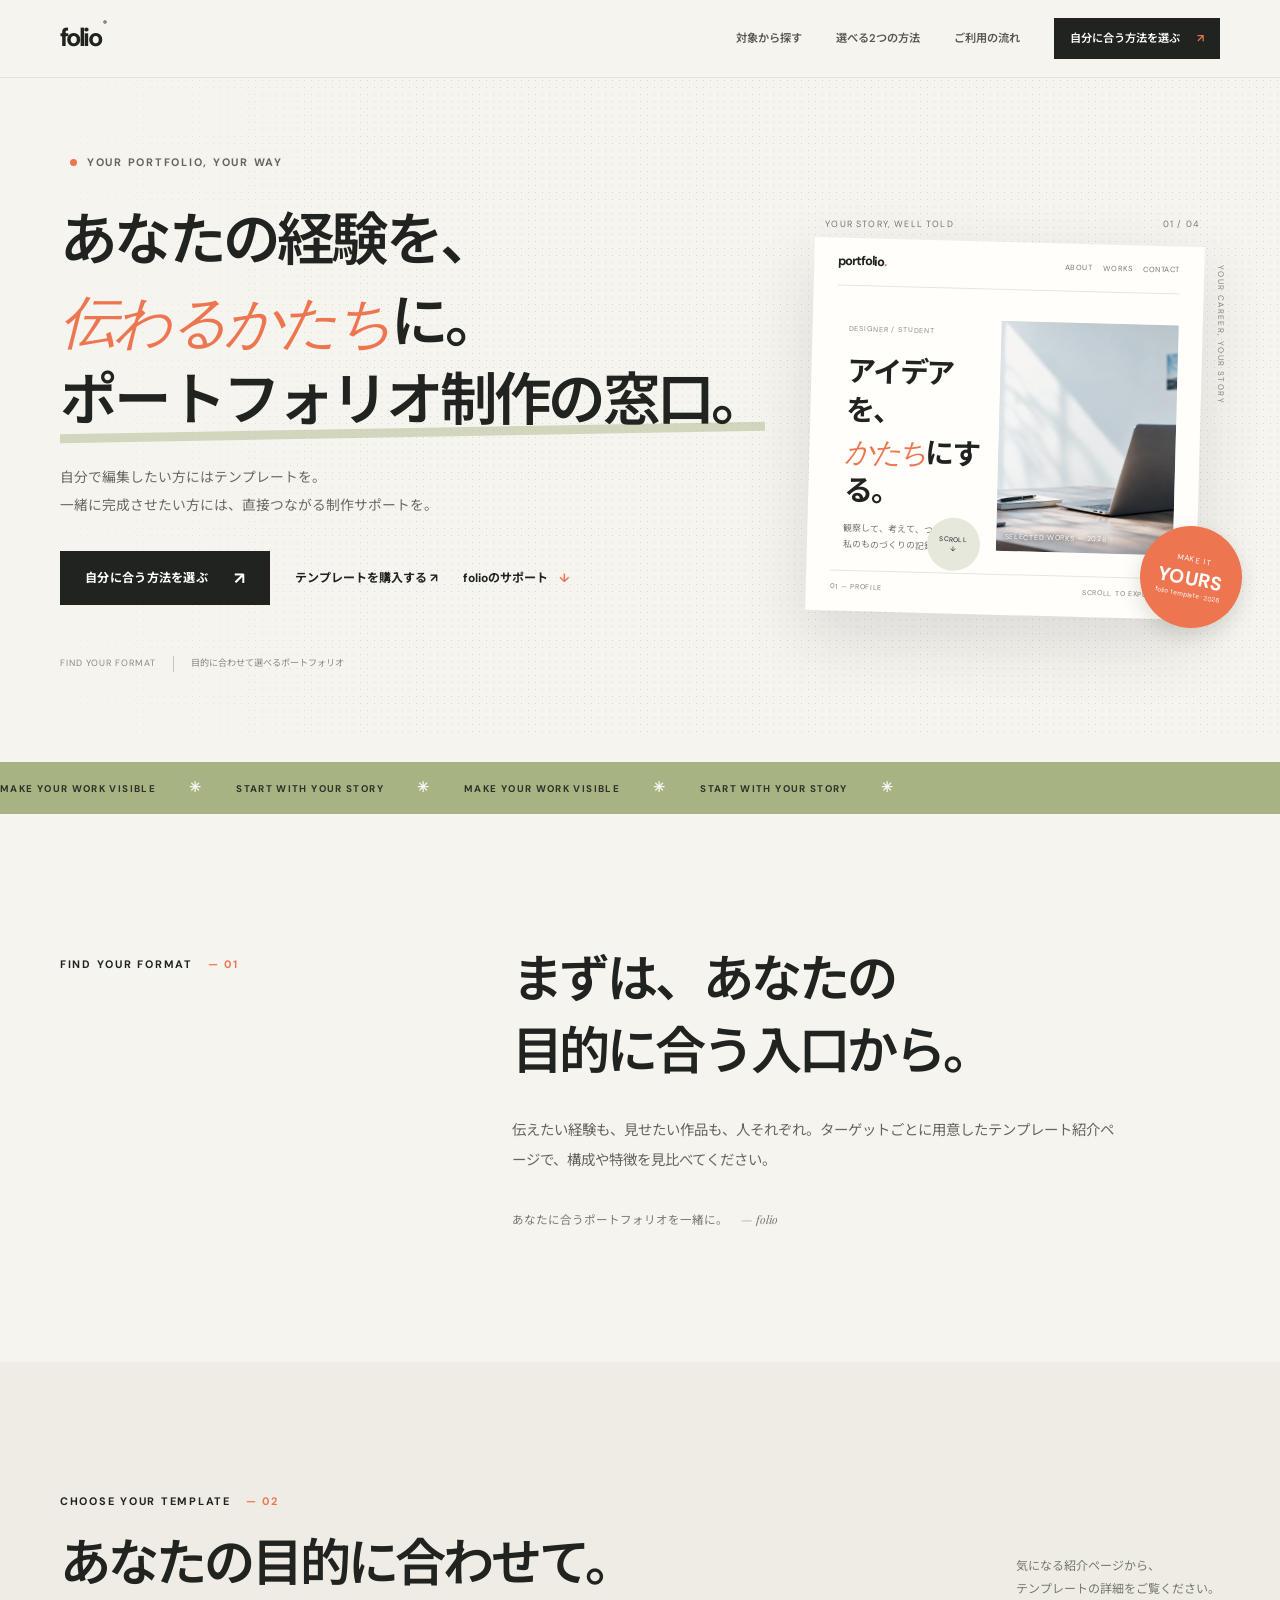
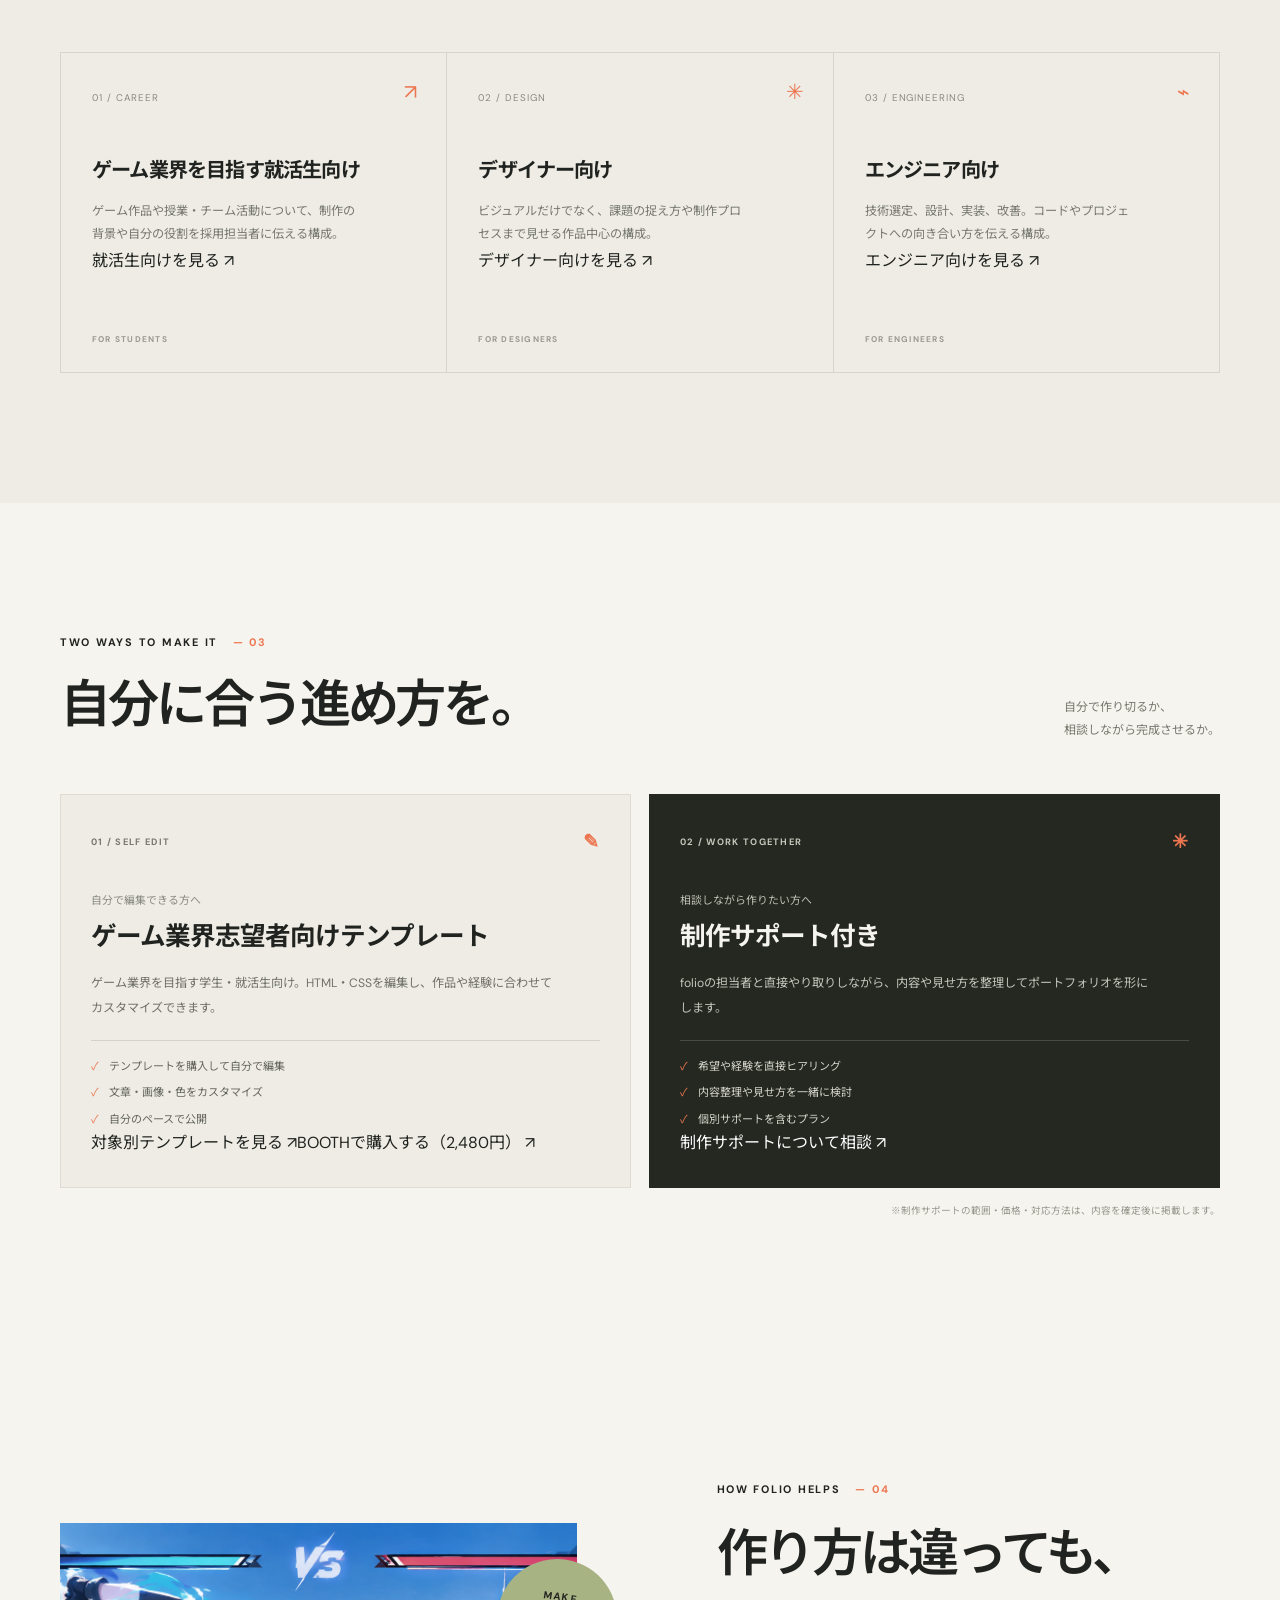
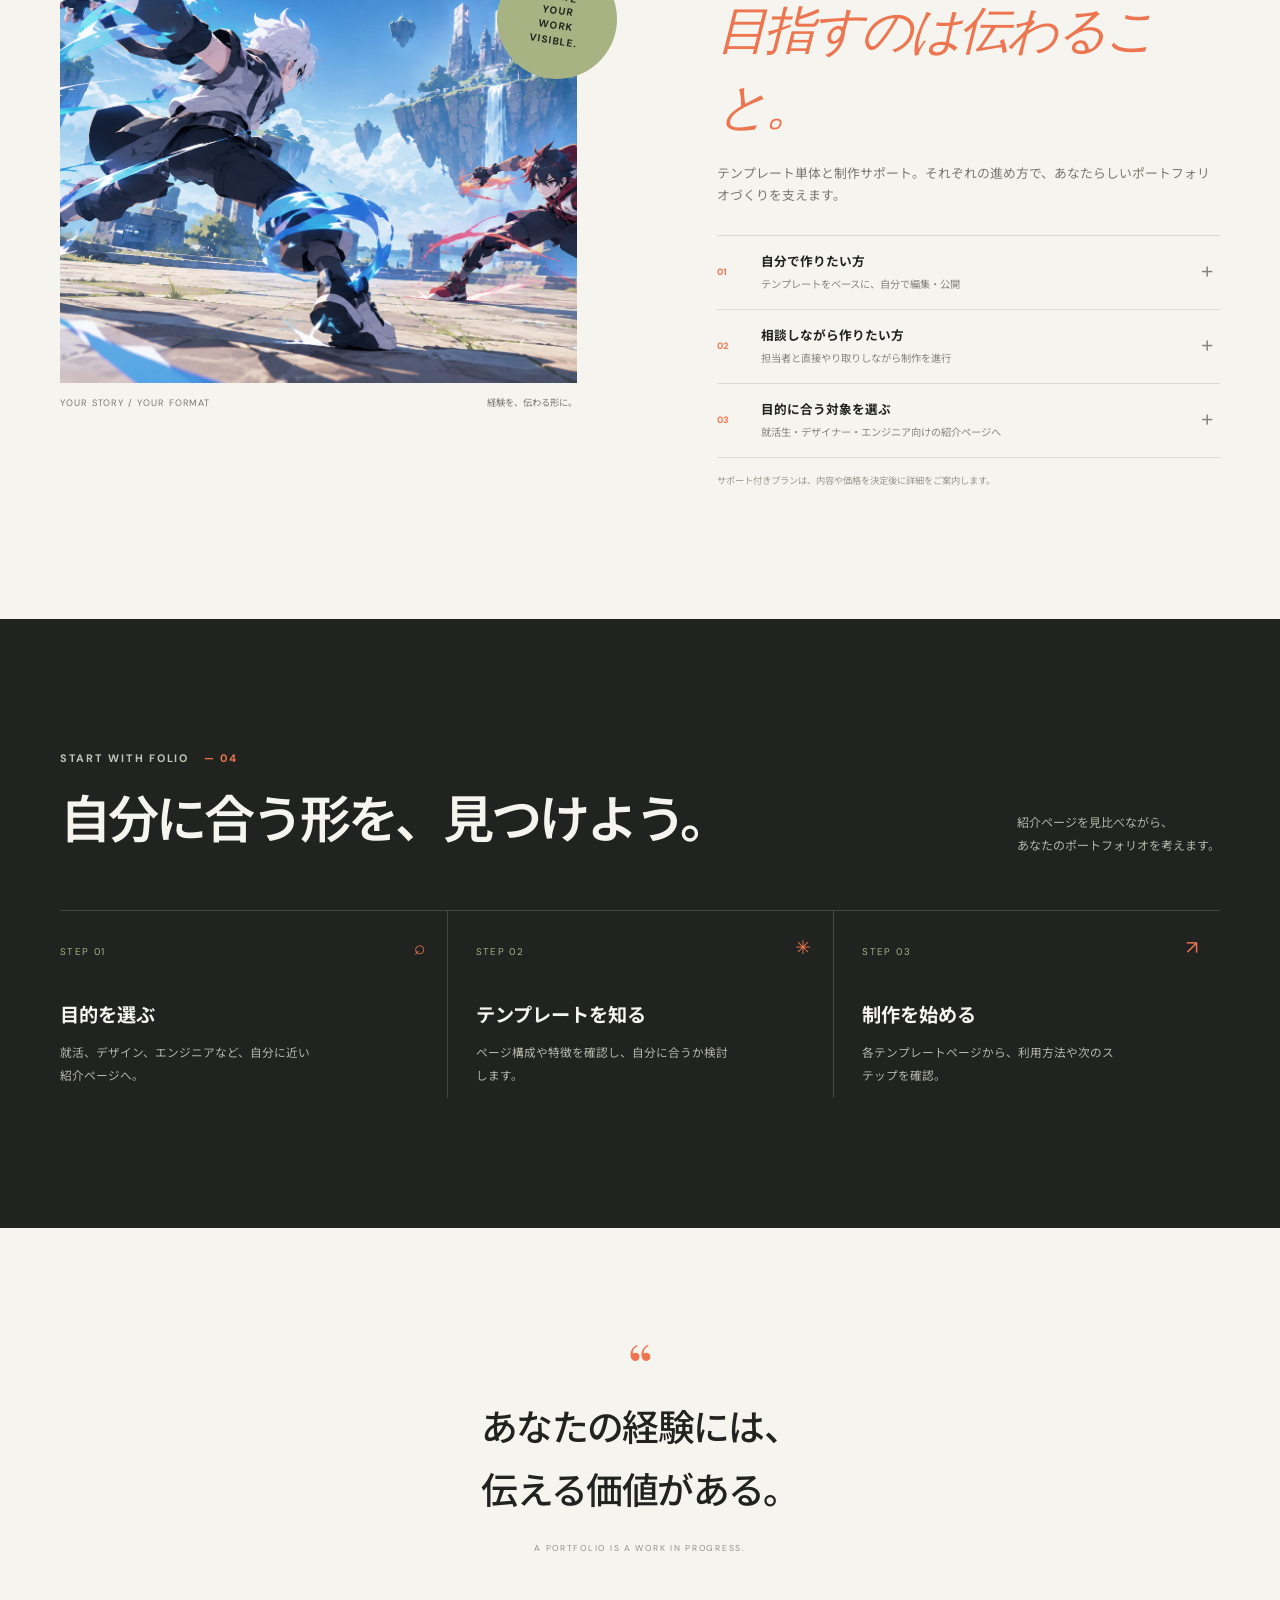
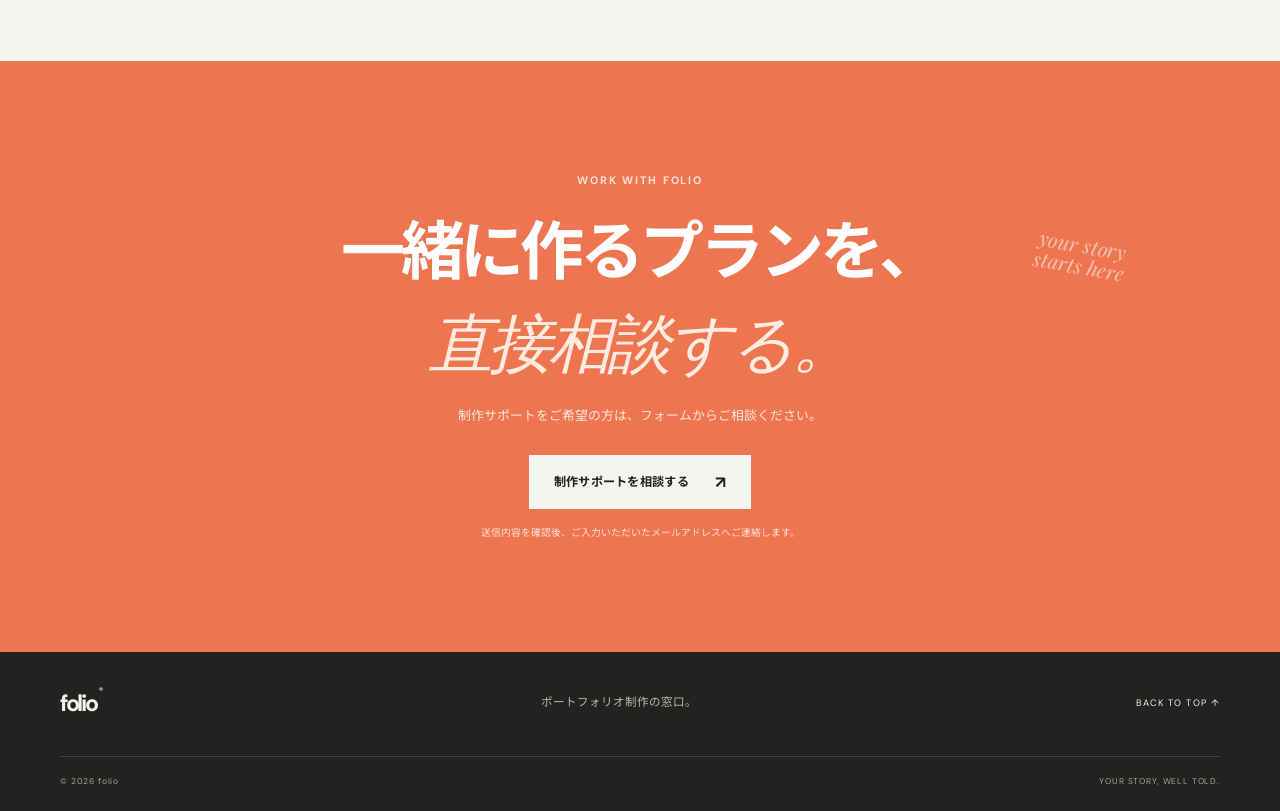
==== commit 96002d2d: "Add BOOTH purchase links to Folio site" ====
--- a/index.html
+++ b/index.html
@@ -8,15 +8,12 @@
     <meta property="og:title" content="folio — 就活ポートフォリオテンプレート">
     <meta property="og:description" content="作品も、考えた過程も、あなたらしく伝わる。">
     <meta property="og:type" content="website">
-    <meta property="og:image" content="folio_banner_x.png">
-    <meta property="og:image:alt" content="folio — あなたの経験を、伝わるかたちに。">
     <title>folio — 就活ポートフォリオテンプレート</title>
     <link rel="preconnect" href="https://fonts.googleapis.com">
     <link rel="preconnect" href="https://fonts.gstatic.com" crossorigin>
     <link href="https://fonts.googleapis.com/css2?family=DM+Sans:wght@400;500;600;700&family=Noto+Sans+JP:wght@400;500;600;700&family=Playfair+Display:wght@500;600&display=swap" rel="stylesheet">
     <link rel="stylesheet" href="css/style.css">
     <link rel="stylesheet" href="css/plans.css">
-    <link rel="icon" type="image/jpeg" href="icon.jpg">
 </head>
 <body>
     <header class="header" id="header">
@@ -69,7 +66,7 @@
             <div class="container">
                 <div class="section-head reveal"><div><p class="eyebrow">CHOOSE YOUR TEMPLATE <span>— 02</span></p><h2>あなたの目的に合わせて。</h2></div><p>気になる紹介ページから、<br>テンプレートの詳細をご覧ください。</p></div>
                 <div class="feature-grid audience-grid">
-                    <article class="feature-card reveal"><span class="feature-card__number">01 / CAREER</span><div class="feature-card__icon">↗</div><h3>就活生向け</h3><p>サンプルはゲーム業界志望の学生。授業・自主制作・チーム活動での経験や役割を伝える構成です。</p><a href="templates/student.html" class="audience-link">就活生向けを見る <span>↗</span></a><span class="feature-card__foot">FOR STUDENTS</span></article>
+                    <article class="feature-card reveal"><span class="feature-card__number">01 / CAREER</span><div class="feature-card__icon">↗</div><h3>ゲーム業界を目指す就活生向け</h3><p>ゲーム作品や授業・チーム活動について、制作の背景や自分の役割を採用担当者に伝える構成。</p><a href="templates/student.html" class="audience-link">就活生向けを見る <span>↗</span></a><span class="feature-card__foot">FOR STUDENTS</span></article>
                     <article class="feature-card reveal"><span class="feature-card__number">02 / DESIGN</span><div class="feature-card__icon">✳</div><h3>デザイナー向け</h3><p>ビジュアルだけでなく、課題の捉え方や制作プロセスまで見せる作品中心の構成。</p><a href="templates/designer.html" class="audience-link">デザイナー向けを見る <span>↗</span></a><span class="feature-card__foot">FOR DESIGNERS</span></article>
                     <article class="feature-card reveal"><span class="feature-card__number">03 / ENGINEERING</span><div class="feature-card__icon">⌁</div><h3>エンジニア向け</h3><p>技術選定、設計、実装、改善。コードやプロジェクトへの向き合い方を伝える構成。</p><a href="templates/engineer.html" class="audience-link">エンジニア向けを見る <span>↗</span></a><span class="feature-card__foot">FOR ENGINEERS</span></article>
                 </div>
@@ -80,10 +77,10 @@
             <div class="container">
                 <div class="section-head reveal"><div><p class="eyebrow">TWO WAYS TO MAKE IT <span>— 03</span></p><h2>自分に合う進め方を。</h2></div><p>自分で作り切るか、<br>相談しながら完成させるか。</p></div>
                 <div class="plans__grid">
-                    <article class="plan-card reveal"><div class="plan-card__top"><span>01 / SELF EDIT</span><span class="plan-card__icon">✎</span></div><p class="plan-card__audience">自分で編集できる方へ</p><h3>就活生向けテンプレート</h3><p>HTML・CSSなどを編集して、自分の経験や作品に合わせてカスタマイズする方向けです。</p><p class="plan-card__price"><strong>先行価格 2,480円（税込）</strong><span>通常 3,980円（税込）</span></p><ul><li>HTML / CSS一式</li><li>掲載内容のガイド付き</li><li>文章・画像・色を自分で編集</li></ul><a class="audience-link" href="templates/student.html#plans">テンプレートの内容を見る <span>↗</span></a><a class="audience-link" href="https://folio.booth.pm/items/8952739" target="_blank" rel="noopener noreferrer">BOOTHで購入する <span>↗</span></a></article>
-                    <article class="plan-card plan-card--accent reveal"><div class="plan-card__top"><span>02 / WORK TOGETHER</span><span class="plan-card__icon">✳</span></div><p class="plan-card__audience">相談しながら作りたい方へ</p><h3>個別相談・制作伴走</h3><p>経験や作品を整理し、採用担当者に伝わる構成・見せ方を一緒に考えます。</p><div class="plan-card__prices"><p><strong>60分 個別相談</strong><span>先行 3,300円 <small>→ 通常 5,500円（税込）</small></span><small>先着5名。ポートフォリオの構成・見せ方を相談。</small></p><p><strong>制作伴走プラン</strong><span>先行 19,800円 <small>→ 通常 29,800円（税込）</small></span><small>先着3名。ヒアリング1回、構成整理、相談2回、最終レビュー。</small></p></div><a class="audience-link" href="#contact">プランについて相談する <span>↗</span></a></article>
+                    <article class="plan-card reveal"><div class="plan-card__top"><span>01 / SELF EDIT</span><span class="plan-card__icon">✎</span></div><p class="plan-card__audience">自分で編集できる方へ</p><h3>ゲーム業界志望者向けテンプレート</h3><p>ゲーム業界を目指す学生・就活生向け。HTML・CSSを編集し、作品や経験に合わせてカスタマイズできます。</p><ul><li>テンプレートを購入して自分で編集</li><li>文章・画像・色をカスタマイズ</li><li>自分のペースで公開</li></ul><a class="audience-link" href="#for-you">対象別テンプレートを見る <span>↗</span></a><a class="audience-link" href="https://folio.booth.pm/items/8952739" target="_blank" rel="noopener noreferrer">BOOTHで購入する（2,480円） <span>↗</span></a></article>
+                    <article class="plan-card plan-card--accent reveal"><div class="plan-card__top"><span>02 / WORK TOGETHER</span><span class="plan-card__icon">✳</span></div><p class="plan-card__audience">相談しながら作りたい方へ</p><h3>制作サポート付き</h3><p>folioの担当者と直接やり取りしながら、内容や見せ方を整理してポートフォリオを形にします。</p><ul><li>希望や経験を直接ヒアリング</li><li>内容整理や見せ方を一緒に検討</li><li>個別サポートを含むプラン</li></ul><a class="audience-link" href="#contact">制作サポートについて相談 <span>↗</span></a></article>
                 </div>
-                <p class="plans__note">※先行価格は人数限定です。テンプレートはBOOTHで販売中です。商品ページからZIPを購入できます。利用条件は購入者本人のポートフォリオ用途に限ります。</p>
+                <p class="plans__note">※制作サポートの範囲・価格・対応方法は、内容を確定後に掲載します。</p>
             </div>
         </section>
 
@@ -92,7 +89,7 @@
                 <div class="showcase__visual reveal"><div class="showcase__image"><img src="images/work01.png" alt="ポートフォリオ制作イメージ" loading="lazy"></div><div class="showcase__caption"><span>YOUR STORY / YOUR FORMAT</span><span>経験を、伝わる形に。</span></div><span class="showcase__orb">MAKE<br>YOUR<br>WORK<br>VISIBLE.</span></div>
                 <div class="showcase__copy reveal"><p class="eyebrow">HOW FOLIO HELPS <span>— 04</span></p><h2>作り方は違っても、<br><span class="serif">目指すのは伝わること。</span></h2><p class="showcase__lead">テンプレート単体と制作サポート。それぞれの進め方で、あなたらしいポートフォリオづくりを支えます。</p>
                     <ul class="contents-list"><li><span>01</span><div><strong>自分で作りたい方</strong><small>テンプレートをベースに、自分で編集・公開</small></div><span>＋</span></li><li><span>02</span><div><strong>相談しながら作りたい方</strong><small>担当者と直接やり取りしながら制作を進行</small></div><span>＋</span></li><li><span>03</span><div><strong>目的に合う対象を選ぶ</strong><small>就活生・デザイナー・エンジニア向けの紹介ページへ</small></div><span>＋</span></li></ul>
-                    <p class="showcase__fine">個別相談は60分、制作伴走はヒアリング・構成整理・相談・最終レビューを含みます。</p>
+                    <p class="showcase__fine">サポート付きプランは、内容や価格を決定後に詳細をご案内します。</p>
                 </div>
             </div>
         </section>
